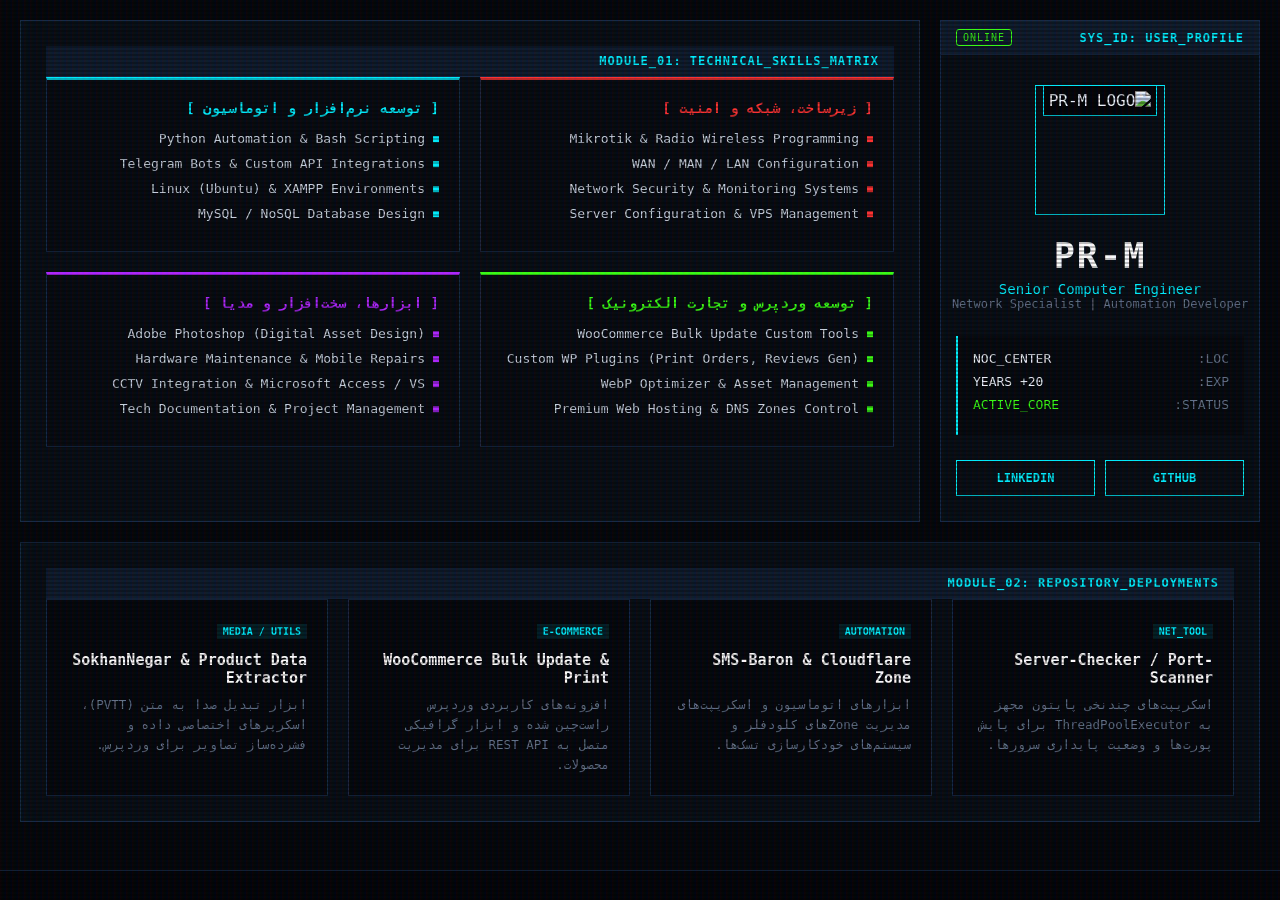
==== index.html @ 2a72c565 "-b" ====
<!DOCTYPE html>
<html lang="fa" dir="rtl">
<head>
    <meta charset="UTF-8">
    <meta name="viewport" content="width=device-width, initial-scale=1.0">
    <title>PR-M | CORE SYSTEM DASHBOARD</title>
    <link rel="stylesheet" href="style.css">
    <link href="https://cdn.jsdelivr.net/npm/vazirmatn@33.0.3/Vazirmatn-font-face.css" rel="stylesheet" type="text/css" />
</head>
<body>

    <!-- جلوه خطوط اسکن مانیتورهای قدیمی کروت -->
    <div class="crt-scanlines"></div>

    <div class="cyber-grid-container">
        
        <!-- ================= بخش کناری: هویت و وضعیت شبکه ================= -->
        <aside class="panel identity-panel">
            <div class="panel-header">
                <span class="panel-title">SYS_ID: USER_PROFILE</span>
                <span class="panel-status">ONLINE</span>
            </div>
            <div class="avatar-wrapper">
                <img src="https://avatars.githubusercontent.com/u/22888085?v=4" alt="PR-M LOGO" class="cyber-avatar">
                <div class="radar-ping"></div>
            </div>
            <h1 class="main-title">PR-M</h1>
            <p class="role-title">Senior Computer Engineer</p>
            <p class="role-subtitle">Network Specialist | Automation Developer</p>
            
            <div class="system-specs">
                <div class="spec-line"><span>LOC:</span> <span>NOC_CENTER</span></div>
                <div class="spec-line"><span>EXP:</span> <span>20+ YEARS</span></div>
                <div class="spec-line"><span>STATUS:</span> <span class="text-green">ACTIVE_CORE</span></div>
            </div>

            <div class="social-grid">
                <a href="https://github.com/Scary-technologies/" target="_blank" class="cyber-link-btn">GITHUB</a>
                <a href="https://www.linkedin.com/in/ali-mirshahi-507948248" target="_blank" class="cyber-link-btn">LINKEDIN</a>
            </div>
        </aside>

        <!-- ================= بخش اصلی: نقشه جامع تمام مهارت‌ها ================= -->
        <main class="panel matrix-panel">
            <div class="panel-header">
                <span class="panel-title">MODULE_01: TECHNICAL_SKILLS_MATRIX</span>
            </div>
            
            <div class="skills-cluster">
                <!-- دسته ۱ -->
                <div class="cluster-box border-red">
                    <h3>[ زیرساخت، شبکه و امنیت ]</h3>
                    <ul>
                        <li><span class="bullet">■</span> Mikrotik & Radio Wireless Programming</li>
                        <li><span class="bullet">■</span> WAN / MAN / LAN Configuration</li>
                        <li><span class="bullet">■</span> Network Security & Monitoring Systems</li>
                        <li><span class="bullet">■</span> Server Configuration & VPS Management</li>
                    </ul>
                </div>

                <!-- دسته ۲ -->
                <div class="cluster-box border-cyan">
                    <h3>[ توسعه نرم‌افزار و اتوماسیون ]</h3>
                    <ul>
                        <li><span class="bullet">■</span> Python Automation & Bash Scripting</li>
                        <li><span class="bullet">■</span> Telegram Bots & Custom API Integrations</li>
                        <li><span class="bullet">■</span> Linux (Ubuntu) & XAMPP Environments</li>
                        <li><span class="bullet">■</span> MySQL / NoSQL Database Design</li>
                    </ul>
                </div>

                <!-- دسته ۳ -->
                <div class="cluster-box border-green">
                    <h3>[ توسعه وردپرس و تجارت الکترونیک ]</h3>
                    <ul>
                        <li><span class="bullet">■</span> WooCommerce Bulk Update Custom Tools</li>
                        <li><span class="bullet">■</span> Custom WP Plugins (Print Orders, Reviews Gen)</li>
                        <li><span class="bullet">■</span> WebP Optimizer & Asset Management</li>
                        <li><span class="bullet">■</span> Premium Web Hosting & DNS Zones Control</li>
                    </ul>
                </div>

                <!-- دسته ۴ -->
                <div class="cluster-box border-purple">
                    <h3>[ ابزارها، سخت‌افزار و مدیا ]</h3>
                    <ul>
                        <li><span class="bullet">■</span> Adobe Photoshop (Digital Asset Design)</li>
                        <li><span class="bullet">■</span> Hardware Maintenance & Mobile Repairs</li>
                        <li><span class="bullet">■</span> CCTV Integration & Microsoft Access / VS</li>
                        <li><span class="bullet">■</span> Tech Documentation & Project Management</li>
                    </ul>
                </div>
            </div>
        </main>

        <!-- ================= بخش پایینی: رادارهای مخازن گیت‌هاب ================= -->
        <section class="panel repositories-panel">
            <div class="panel-header">
                <span class="panel-title">MODULE_02: REPOSITORY_DEPLOYMENTS</span>
            </div>
            <div class="dock-grid">
                <div class="dock-node">
                    <div class="node-tag">NET_TOOL</div>
                    <h4>Server-Checker / Port-Scanner</h4>
                    <p>اسکریپت‌های چندنخی پایتون مجهز به ThreadPoolExecutor برای پایش پورت‌ها و وضعیت پایداری سرورها.</p>
                </div>
                <div class="dock-node">
                    <div class="node-tag">AUTOMATION</div>
                    <h4>SMS-Baron & Cloudflare Zone</h4>
                    <p>ابزارهای اتوماسیون و اسکریپت‌های مدیریت Zoneهای کلودفلر و سیستم‌های خودکارسازی تسک‌ها.</p>
                </div>
                <div class="dock-node">
                    <div class="node-tag">E-COMMERCE</div>
                    <h4>WooCommerce Bulk Update & Print</h4>
                    <p>افزونه‌های کاربردی وردپرس راست‌چین شده و ابزار گرافیکی متصل به REST API برای مدیریت محصولات.</p>
                </div>
                <div class="dock-node">
                    <div class="node-tag">MEDIA / UTILS</div>
                    <h4>SokhanNegar & Product Data Extractor</h4>
                    <p>ابزار تبدیل صدا به متن (PVTT)، اسکرپرهای اختصاصی داده و فشرده‌ساز تصاویر برای وردپرس.</p>
                </div>
            </div>
        </section>

    </div>

    <!-- مانیتور وضعیت فرکانس زنده در پایین صفحه -->
    <div class="live-ticker">
        <div class="ticker-content">
            CORE_SYS: ACTIVE // COMPILER: ONLINE // SECURITY_LEVEL: MAXIMUM // ALL SYSTEMS NOMINAL...
        </div>
    </div>

</body>
</html>
---- style.css ----
:root {
    --grid-bg: #03060a;
    --panel-bg: #070d14;
    --border-color: #172a45;
    --neon-cyan: #00f0ff;
    --neon-green: #39ff14;
    --neon-red: #ff3333;
    --neon-purple: #b026ff;
    --text-white: #f1f7fe;
    --text-dim: #64748b;
}

* {
    box-sizing: border-box;
    margin: 0;
    padding: 0;
    font-family: 'Vazirmatn', monospace;
}

body {
    background-color: var(--grid-bg);
    color: var(--text-white);
    min-height: 100vh;
    padding: 20px;
    overflow-x: hidden;
    position: relative;
}

/* افکت مانیتورهای هکری و نظامی قدیمی (CRT Scanlines) */
.crt-scanlines {
    position: fixed;
    top: 0; left: 0; width: 100%; height: 100%;
    background: linear-gradient(rgba(18, 16, 16, 0) 50%, rgba(0, 0, 0, 0.25) 50%), linear-gradient(90deg, rgba(255, 0, 0, 0.06), rgba(0, 255, 0, 0.02), rgba(0, 0, 255, 0.06));
    background-size: 100% 4px, 6px 100%;
    z-index: 999;
    pointer-events: none;
}

/* ساختار پیشرفته گرید داشبورد */
.cyber-grid-container {
    display: grid;
    grid-template-columns: 320px 1fr;
    grid-template-rows: auto auto;
    gap: 20px;
    max-width: 1400px;
    margin: 0 auto;
}

@media (max-width: 900px) {
    .cyber-grid-container {
        grid-template-columns: 1fr;
    }
}

/* استایل ماژولار پنل‌ها */
.panel {
    background: var(--panel-bg);
    border: 1px solid var(--border-color);
    box-shadow: inset 0 0 15px rgba(0, 240, 255, 0.03);
    position: relative;
}

.panel-header {
    background: rgba(23, 42, 69, 0.5);
    padding: 8px 15px;
    border-bottom: 1px solid var(--border-color);
    display: flex;
    justify-content: space-between;
    align-items: center;
    font-size: 12px;
    letter-spacing: 1px;
}

.panel-title {
    color: var(--neon-cyan);
    font-weight: bold;
}

.panel-status {
    color: var(--neon-green);
    font-size: 10px;
    border: 1px solid var(--neon-green);
    padding: 2px 6px;
    border-radius: 3px;
}

/* پنل هویت (Aside) */
.identity-panel {
    padding-bottom: 25px;
    text-align: center;
}

.avatar-wrapper {
    position: relative;
    width: 130px;
    height: 130px;
    margin: 30px auto 20px;
}

.cyber-avatar {
    width: 100%;
    height: 100%;
    object-fit: cover;
    border: 1px solid var(--neon-cyan);
    padding: 5px;
    background: #020408;
}

.radar-ping {
    position: absolute;
    top: 0; left: 0; width: 100%; height: 100%;
    border: 1px solid var(--neon-cyan);
    animation: ping 2s infinite linear;
    pointer-events: none;
}

@keyframes ping {
    0% { transform: scale(1); opacity: 0.8; }
    100% { transform: scale(1.3); opacity: 0; }
}

.main-title {
    font-size: 2.2rem;
    color: #fff;
    letter-spacing: 2px;
}

.role-title {
    color: var(--neon-cyan);
    font-size: 14px;
    margin-top: 5px;
}

.role-subtitle {
    color: var(--text-dim);
    font-size: 12px;
}

.system-specs {
    margin: 25px 15px;
    padding: 15px;
    background: rgba(0,0,0,0.3);
    border-left: 2px solid var(--neon-cyan);
    text-align: right;
    font-size: 13px;
}

.spec-line {
    display: flex;
    justify-content: space-between;
    margin-bottom: 8px;
}

.spec-line span:first-child { color: var(--text-dim); }
.text-green { color: var(--neon-green); }

.social-grid {
    display: grid;
    grid-template-columns: 1fr 1fr;
    gap: 10px;
    padding: 0 15px;
}

.cyber-link-btn {
    border: 1px solid var(--neon-cyan);
    color: var(--neon-cyan);
    background: transparent;
    padding: 10px 0;
    text-decoration: none;
    font-size: 12px;
    font-weight: bold;
    transition: all 0.2s;
}

.cyber-link-btn:hover {
    background: var(--neon-cyan);
    color: #000;
    box-shadow: 0 0 10px var(--neon-cyan);
}

/* پنل ماتریکس مهارت‌ها */
.matrix-panel {
    padding: 25px;
}

.skills-cluster {
    display: grid;
    grid-template-columns: 1fr 1fr;
    gap: 20px;
}

@media (max-width: 650px) {
    .skills-cluster { grid-template-columns: 1fr; }
}

.cluster-box {
    background: rgba(0, 0, 0, 0.2);
    border: 1px solid var(--border-color);
    padding: 20px;
    position: relative;
}

.cluster-box h3 {
    font-size: 14px;
    margin-bottom: 15px;
}

.cluster-box ul { list-style: none; }
.cluster-box li {
    font-size: 13px;
    color: #cbd5e1;
    margin-bottom: 10px;
    display: flex;
    align-items: center;
    gap: 8px;
}

.bullet { font-size: 10px; }

/* رنگ‌بندی داینامیک مرزهای تخصص */
.border-red h3 { color: var(--neon-red); }
.border-red { border-top: 3px solid var(--neon-red); }
.border-red .bullet { color: var(--neon-red); }

.border-cyan h3 { color: var(--neon-cyan); }
.border-cyan { border-top: 3px solid var(--neon-cyan); }
.border-cyan .bullet { color: var(--neon-cyan); }

.border-green h3 { color: var(--neon-green); }
.border-green { border-top: 3px solid var(--neon-green); }
.border-green .bullet { color: var(--neon-green); }

.border-purple h3 { color: var(--neon-purple); }
.border-purple { border-top: 3px solid var(--neon-purple); }
.border-purple .bullet { color: var(--neon-purple); }

/* بخش پایینی: مخازن توسعه یافته */
.repositories-panel {
    grid-column: 1 / -1;
    padding: 25px;
}

.dock-grid {
    display: grid;
    grid-template-columns: repeat(auto-fit, minmax(260px, 1fr));
    gap: 20px;
}

.dock-node {
    background: rgba(2, 4, 8, 0.6);
    border: 1px solid var(--border-color);
    padding: 20px;
    cursor: pointer;
    transition: all 0.2s;
}

.dock-node:hover {
    border-color: var(--neon-cyan);
    transform: scale(1.02);
}

.node-tag {
    display: inline-block;
    font-size: 10px;
    background: rgba(0, 240, 255, 0.1);
    color: var(--neon-cyan);
    padding: 2px 6px;
    margin-bottom: 12px;
    font-weight: bold;
}

.dock-node h4 {
    font-size: 15px;
    color: #fff;
    margin-bottom: 8px;
}

.dock-node p {
    font-size: 12.5px;
    color: var(--text-dim);
    line-height: 1.6;
}

/* تیکر متحرک پایین صفحه */
.live-ticker {
    position: fixed;
    bottom: 0; left: 0; width: 100%;
    background: #020408;
    border-top: 1px solid var(--border-color);
    padding: 5px 0;
    z-index: 100;
    overflow: hidden;
}

.ticker-content {
    display: inline-block;
    white-space: nowrap;
    padding-right: 100%;
    font-size: 11px;
    color: var(--text-dim);
    font-family: monospace;
    animation: ticker 25s linear infinite;
}

@keyframes ticker {
    0% { transform: translate3d(100%, 0, 0); }
    100% { transform: translate3d(-100%, 0, 0); }
}
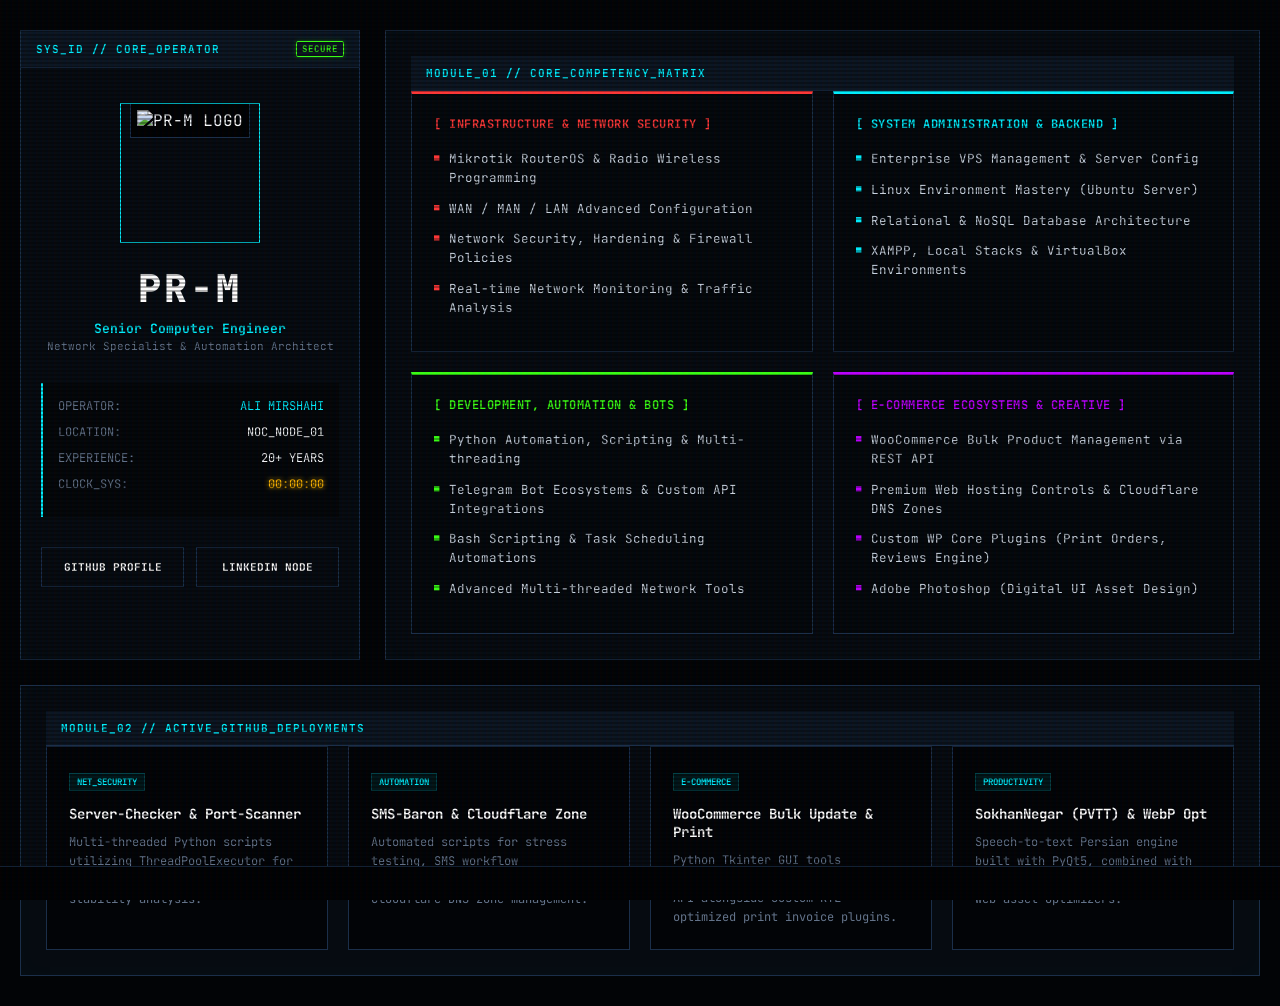
==== commit 5415ca6e: "-A" ====
--- a/index.html
+++ b/index.html
@@ -1,133 +1,132 @@
 <!DOCTYPE html>
-<html lang="fa" dir="rtl">
+<html lang="en">
 <head>
     <meta charset="UTF-8">
     <meta name="viewport" content="width=device-width, initial-scale=1.0">
-    <title>PR-M | CORE SYSTEM DASHBOARD</title>
+    <title>PR-M // Tactical IT Infrastructure Dashboard</title>
     <link rel="stylesheet" href="style.css">
-    <link href="https://cdn.jsdelivr.net/npm/vazirmatn@33.0.3/Vazirmatn-font-face.css" rel="stylesheet" type="text/css" />
+    <link href="https://fonts.googleapis.com/css2?family=JetBrains+Mono:wght@300;400;700;800&display=swap" rel="stylesheet">
 </head>
 <body>
 
-    <!-- جلوه خطوط اسکن مانیتورهای قدیمی کروت -->
     <div class="crt-scanlines"></div>
 
     <div class="cyber-grid-container">
         
-        <!-- ================= بخش کناری: هویت و وضعیت شبکه ================= -->
         <aside class="panel identity-panel">
             <div class="panel-header">
-                <span class="panel-title">SYS_ID: USER_PROFILE</span>
-                <span class="panel-status">ONLINE</span>
+                <span class="panel-title">SYS_ID // CORE_OPERATOR</span>
+                <span class="panel-status-tag">SECURE</span>
             </div>
+            
             <div class="avatar-wrapper">
                 <img src="https://avatars.githubusercontent.com/u/22888085?v=4" alt="PR-M LOGO" class="cyber-avatar">
                 <div class="radar-ping"></div>
             </div>
+
             <h1 class="main-title">PR-M</h1>
             <p class="role-title">Senior Computer Engineer</p>
-            <p class="role-subtitle">Network Specialist | Automation Developer</p>
+            <p class="role-subtitle">Network Specialist & Automation Architect</p>
             
             <div class="system-specs">
-                <div class="spec-line"><span>LOC:</span> <span>NOC_CENTER</span></div>
-                <div class="spec-line"><span>EXP:</span> <span>20+ YEARS</span></div>
-                <div class="spec-line"><span>STATUS:</span> <span class="text-green">ACTIVE_CORE</span></div>
+                <div class="spec-line"><span>OPERATOR:</span> <span class="text-cyan">ALI MIRSHAHI</span></div>
+                <div class="spec-line"><span>LOCATION:</span> <span>NOC_NODE_01</span></div>
+                <div class="spec-line"><span>EXPERIENCE:</span> <span>20+ YEARS</span></div>
+                <div class="spec-line"><span>CLOCK_SYS:</span> <span id="liveClock" class="text-amber">00:00:00</span></div>
             </div>
 
             <div class="social-grid">
-                <a href="https://github.com/Scary-technologies/" target="_blank" class="cyber-link-btn">GITHUB</a>
-                <a href="https://www.linkedin.com/in/ali-mirshahi-507948248" target="_blank" class="cyber-link-btn">LINKEDIN</a>
+                <a href="https://github.com/Scary-technologies/" target="_blank" class="cyber-link-btn">GITHUB PROFILE</a>
+                <a href="https://www.linkedin.com/in/ali-mirshahi-507948248" target="_blank" class="cyber-link-btn">LINKEDIN NODE</a>
             </div>
         </aside>
 
-        <!-- ================= بخش اصلی: نقشه جامع تمام مهارت‌ها ================= -->
         <main class="panel matrix-panel">
             <div class="panel-header">
-                <span class="panel-title">MODULE_01: TECHNICAL_SKILLS_MATRIX</span>
+                <span class="panel-title">MODULE_01 // CORE_COMPETENCY_MATRIX</span>
             </div>
             
             <div class="skills-cluster">
-                <!-- دسته ۱ -->
                 <div class="cluster-box border-red">
-                    <h3>[ زیرساخت، شبکه و امنیت ]</h3>
+                    <h3>[ INFRASTRUCTURE & NETWORK SECURITY ]</h3>
                     <ul>
-                        <li><span class="bullet">■</span> Mikrotik & Radio Wireless Programming</li>
-                        <li><span class="bullet">■</span> WAN / MAN / LAN Configuration</li>
-                        <li><span class="bullet">■</span> Network Security & Monitoring Systems</li>
-                        <li><span class="bullet">■</span> Server Configuration & VPS Management</li>
+                        <li><span class="bullet">■</span> Mikrotik RouterOS & Radio Wireless Programming</li>
+                        <li><span class="bullet">■</span> WAN / MAN / LAN Advanced Configuration</li>
+                        <li><span class="bullet">■</span> Network Security, Hardening & Firewall Policies</li>
+                        <li><span class="bullet">■</span> Real-time Network Monitoring & Traffic Analysis</li>
                     </ul>
                 </div>
 
-                <!-- دسته ۲ -->
                 <div class="cluster-box border-cyan">
-                    <h3>[ توسعه نرم‌افزار و اتوماسیون ]</h3>
+                    <h3>[ SYSTEM ADMINISTRATION & BACKEND ]</h3>
                     <ul>
-                        <li><span class="bullet">■</span> Python Automation & Bash Scripting</li>
-                        <li><span class="bullet">■</span> Telegram Bots & Custom API Integrations</li>
-                        <li><span class="bullet">■</span> Linux (Ubuntu) & XAMPP Environments</li>
-                        <li><span class="bullet">■</span> MySQL / NoSQL Database Design</li>
+                        <li><span class="bullet">■</span> Enterprise VPS Management & Server Config</li>
+                        <li><span class="bullet">■</span> Linux Environment Mastery (Ubuntu Server)</li>
+                        <li><span class="bullet">■</span> Relational & NoSQL Database Architecture</li>
+                        <li><span class="bullet">■</span> XAMPP, Local Stacks & VirtualBox Environments</li>
                     </ul>
                 </div>
 
-                <!-- دسته ۳ -->
                 <div class="cluster-box border-green">
-                    <h3>[ توسعه وردپرس و تجارت الکترونیک ]</h3>
+                    <h3>[ DEVELOPMENT, AUTOMATION & BOTS ]</h3>
                     <ul>
-                        <li><span class="bullet">■</span> WooCommerce Bulk Update Custom Tools</li>
-                        <li><span class="bullet">■</span> Custom WP Plugins (Print Orders, Reviews Gen)</li>
-                        <li><span class="bullet">■</span> WebP Optimizer & Asset Management</li>
-                        <li><span class="bullet">■</span> Premium Web Hosting & DNS Zones Control</li>
+                        <li><span class="bullet">■</span> Python Automation, Scripting & Multi-threading</li>
+                        <li><span class="bullet">■</span> Telegram Bot Ecosystems & Custom API Integrations</li>
+                        <li><span class="bullet">■</span> Bash Scripting & Task Scheduling Automations</li>
+                        <li><span class="bullet">■</span> Advanced Multi-threaded Network Tools</li>
                     </ul>
                 </div>
 
-                <!-- دسته ۴ -->
                 <div class="cluster-box border-purple">
-                    <h3>[ ابزارها، سخت‌افزار و مدیا ]</h3>
+                    <h3>[ E-COMMERCE ECOSYSTEMS & CREATIVE ]</h3>
                     <ul>
-                        <li><span class="bullet">■</span> Adobe Photoshop (Digital Asset Design)</li>
-                        <li><span class="bullet">■</span> Hardware Maintenance & Mobile Repairs</li>
-                        <li><span class="bullet">■</span> CCTV Integration & Microsoft Access / VS</li>
-                        <li><span class="bullet">■</span> Tech Documentation & Project Management</li>
+                        <li><span class="bullet">■</span> WooCommerce Bulk Product Management via REST API</li>
+                        <li><span class="bullet">■</span> Premium Web Hosting Controls & Cloudflare DNS Zones</li>
+                        <li><span class="bullet">■</span> Custom WP Core Plugins (Print Orders, Reviews Engine)</li>
+                        <li><span class="bullet">■</span> Adobe Photoshop (Digital UI Asset Design)</li>
                     </ul>
                 </div>
             </div>
         </main>
 
-        <!-- ================= بخش پایینی: رادارهای مخازن گیت‌هاب ================= -->
         <section class="panel repositories-panel">
             <div class="panel-header">
-                <span class="panel-title">MODULE_02: REPOSITORY_DEPLOYMENTS</span>
+                <span class="panel-title">MODULE_02 // ACTIVE_GITHUB_DEPLOYMENTS</span>
             </div>
             <div class="dock-grid">
-                <div class="dock-node">
-                    <div class="node-tag">NET_TOOL</div>
-                    <h4>Server-Checker / Port-Scanner</h4>
-                    <p>اسکریپت‌های چندنخی پایتون مجهز به ThreadPoolExecutor برای پایش پورت‌ها و وضعیت پایداری سرورها.</p>
+                
+                <div class="dock-node" onclick="window.open('https://github.com/Scary-technologies/Server-Checker-Script','_blank')">
+                    <div class="node-tag">NET_SECURITY</div>
+                    <h4>Server-Checker & Port-Scanner</h4>
+                    <p>Multi-threaded Python scripts utilizing ThreadPoolExecutor for rapid port diagnostics and server stability analysis.</p>
                 </div>
-                <div class="dock-node">
+
+                <div class="dock-node" onclick="window.open('https://github.com/Scary-technologies/SMS-Baron','_blank')">
                     <div class="node-tag">AUTOMATION</div>
                     <h4>SMS-Baron & Cloudflare Zone</h4>
-                    <p>ابزارهای اتوماسیون و اسکریپت‌های مدیریت Zoneهای کلودفلر و سیستم‌های خودکارسازی تسک‌ها.</p>
+                    <p>Automated scripts for stress testing, SMS workflow optimization, and automated Cloudflare DNS zone management.</p>
                 </div>
-                <div class="dock-node">
+
+                <div class="dock-node" onclick="window.open('https://github.com/Scary-technologies/WooCommerce-Bulk-Product-Update-Tool','_blank')">
                     <div class="node-tag">E-COMMERCE</div>
                     <h4>WooCommerce Bulk Update & Print</h4>
-                    <p>افزونه‌های کاربردی وردپرس راست‌چین شده و ابزار گرافیکی متصل به REST API برای مدیریت محصولات.</p>
+                    <p>Python Tkinter GUI tools interacting with WooCommerce REST API alongside custom RTL-optimized print invoice plugins.</p>
                 </div>
-                <div class="dock-node">
-                    <div class="node-tag">MEDIA / UTILS</div>
-                    <h4>SokhanNegar & Product Data Extractor</h4>
-                    <p>ابزار تبدیل صدا به متن (PVTT)، اسکرپرهای اختصاصی داده و فشرده‌ساز تصاویر برای وردپرس.</p>
+
+                <div class="dock-node" onclick="window.open('https://github.com/Scary-technologies/SokhanNegar','_blank')">
+                    <div class="node-tag">PRODUCTIVITY</div>
+                    <h4>SokhanNegar (PVTT) & WebP Opt</h4>
+                    <p>Speech-to-text Persian engine built with PyQt5, combined with native automation extractors and web asset optimizers.</p>
                 </div>
+
             </div>
         </section>
 
     </div>
 
-    <!-- مانیتور وضعیت فرکانس زنده در پایین صفحه -->
     <div class="live-ticker">
         <div class="ticker-content">
-            CORE_SYS: ACTIVE // COMPILER: ONLINE // SECURITY_LEVEL: MAXIMUM // ALL SYSTEMS NOMINAL...
+            SECURE_NODE_ONLINE // PORT_MONITOR: ACTIVE // DATACENTER_LINK: ESTABLISHED // COMPILER_STATUS: NOMINAL // CODENAME: SCARY TECHNOLOGIES...
         </div>
     </div>
 
--- a/style.css
+++ b/style.css
@@ -1,12 +1,13 @@
 :root {
-    --grid-bg: #03060a;
-    --panel-bg: #070d14;
-    --border-color: #172a45;
+    --grid-bg: #020406;
+    --panel-bg: #060b11;
+    --border-color: #1b2f4a;
     --neon-cyan: #00f0ff;
     --neon-green: #39ff14;
-    --neon-red: #ff3333;
-    --neon-purple: #b026ff;
-    --text-white: #f1f7fe;
+    --neon-red: #ff3838;
+    --neon-purple: #bd00ff;
+    --neon-amber: #ffb700;
+    --text-white: #f8fafc;
     --text-dim: #64748b;
 }
 
@@ -14,171 +15,182 @@
     box-sizing: border-box;
     margin: 0;
     padding: 0;
-    font-family: 'Vazirmatn', monospace;
+    font-family: 'JetBrains Mono', monospace;
 }
 
 body {
     background-color: var(--grid-bg);
     color: var(--text-white);
     min-height: 100vh;
-    padding: 20px;
+    padding: 30px 20px;
     overflow-x: hidden;
     position: relative;
 }
 
-/* افکت مانیتورهای هکری و نظامی قدیمی (CRT Scanlines) */
+/* CRT Scanline Retro Effect */
 .crt-scanlines {
     position: fixed;
     top: 0; left: 0; width: 100%; height: 100%;
-    background: linear-gradient(rgba(18, 16, 16, 0) 50%, rgba(0, 0, 0, 0.25) 50%), linear-gradient(90deg, rgba(255, 0, 0, 0.06), rgba(0, 255, 0, 0.02), rgba(0, 0, 255, 0.06));
+    background: linear-gradient(rgba(18, 16, 16, 0) 50%, rgba(0, 0, 0, 0.3) 50%), linear-gradient(90deg, rgba(255, 0, 0, 0.03), rgba(0, 255, 0, 0.01), rgba(0, 0, 255, 0.03));
     background-size: 100% 4px, 6px 100%;
     z-index: 999;
     pointer-events: none;
 }
 
-/* ساختار پیشرفته گرید داشبورد */
+/* Dashboard Grid Architecture */
 .cyber-grid-container {
     display: grid;
-    grid-template-columns: 320px 1fr;
+    grid-template-columns: 340px 1fr;
     grid-template-rows: auto auto;
-    gap: 20px;
-    max-width: 1400px;
+    gap: 25px;
+    max-width: 1440px;
     margin: 0 auto;
 }
 
-@media (max-width: 900px) {
+@media (max-width: 1024px) {
     .cyber-grid-container {
         grid-template-columns: 1fr;
     }
 }
 
-/* استایل ماژولار پنل‌ها */
+/* Modular Panels */
 .panel {
     background: var(--panel-bg);
     border: 1px solid var(--border-color);
-    box-shadow: inset 0 0 15px rgba(0, 240, 255, 0.03);
+    box-shadow: inset 0 0 20px rgba(0, 240, 255, 0.02);
     position: relative;
 }
 
 .panel-header {
-    background: rgba(23, 42, 69, 0.5);
-    padding: 8px 15px;
+    background: rgba(27, 47, 74, 0.3);
+    padding: 10px 15px;
     border-bottom: 1px solid var(--border-color);
     display: flex;
     justify-content: space-between;
     align-items: center;
-    font-size: 12px;
+    font-size: 11px;
+    font-weight: 700;
     letter-spacing: 1px;
 }
 
 .panel-title {
     color: var(--neon-cyan);
-    font-weight: bold;
-}
-
-.panel-status {
+}
+
+.panel-status-tag {
     color: var(--neon-green);
-    font-size: 10px;
+    font-size: 9px;
     border: 1px solid var(--neon-green);
-    padding: 2px 6px;
-    border-radius: 3px;
-}
-
-/* پنل هویت (Aside) */
+    padding: 1px 5px;
+    border-radius: 2px;
+    box-shadow: 0 0 5px rgba(57, 255, 20, 0.3);
+}
+
+/* Left Panel - Identity Card */
 .identity-panel {
-    padding-bottom: 25px;
+    padding-bottom: 30px;
     text-align: center;
 }
 
 .avatar-wrapper {
     position: relative;
-    width: 130px;
-    height: 130px;
-    margin: 30px auto 20px;
+    width: 140px;
+    height: 140px;
+    margin: 35px auto 20px;
 }
 
 .cyber-avatar {
     width: 100%;
     height: 100%;
     object-fit: cover;
-    border: 1px solid var(--neon-cyan);
-    padding: 5px;
-    background: #020408;
+    border: 1px solid var(--border-color);
+    padding: 6px;
+    background: #010204;
+}
+
+.avatar-wrapper:hover .cyber-avatar {
+    border-color: var(--neon-cyan);
+    box-shadow: 0 0 15px rgba(0, 240, 255, 0.3);
 }
 
 .radar-ping {
     position: absolute;
     top: 0; left: 0; width: 100%; height: 100%;
     border: 1px solid var(--neon-cyan);
-    animation: ping 2s infinite linear;
+    animation: ping 2.5s infinite linear;
     pointer-events: none;
 }
 
 @keyframes ping {
-    0% { transform: scale(1); opacity: 0.8; }
-    100% { transform: scale(1.3); opacity: 0; }
+    0% { transform: scale(1); opacity: 0.6; }
+    100% { transform: scale(1.25); opacity: 0; }
 }
 
 .main-title {
-    font-size: 2.2rem;
+    font-size: 2.4rem;
+    font-weight: 800;
+    letter-spacing: 3px;
     color: #fff;
-    letter-spacing: 2px;
 }
 
 .role-title {
     color: var(--neon-cyan);
-    font-size: 14px;
-    margin-top: 5px;
+    font-size: 13px;
+    margin-top: 6px;
+    font-weight: 700;
 }
 
 .role-subtitle {
     color: var(--text-dim);
+    font-size: 11px;
+    margin-top: 2px;
+}
+
+.system-specs {
+    margin: 30px 20px;
+    padding: 15px;
+    background: rgba(0,0,0,0.4);
+    border-left: 2px solid var(--neon-cyan);
+    text-align: left;
     font-size: 12px;
-}
-
-.system-specs {
-    margin: 25px 15px;
-    padding: 15px;
-    background: rgba(0,0,0,0.3);
-    border-left: 2px solid var(--neon-cyan);
-    text-align: right;
-    font-size: 13px;
 }
 
 .spec-line {
     display: flex;
     justify-content: space-between;
-    margin-bottom: 8px;
+    margin-bottom: 10px;
 }
 
 .spec-line span:first-child { color: var(--text-dim); }
-.text-green { color: var(--neon-green); }
+.text-cyan { color: var(--neon-cyan); }
+.text-amber { color: var(--neon-amber); text-shadow: 0 0 5px var(--neon-amber); }
 
 .social-grid {
     display: grid;
     grid-template-columns: 1fr 1fr;
-    gap: 10px;
-    padding: 0 15px;
+    gap: 12px;
+    padding: 0 20px;
 }
 
 .cyber-link-btn {
-    border: 1px solid var(--neon-cyan);
+    border: 1px solid var(--border-color);
+    color: #fff;
+    background: transparent;
+    padding: 12px 0;
+    text-decoration: none;
+    font-size: 11px;
+    font-weight: 700;
+    transition: all 0.2s ease;
+}
+
+.cyber-link-btn:hover {
+    border-color: var(--neon-cyan);
     color: var(--neon-cyan);
-    background: transparent;
-    padding: 10px 0;
-    text-decoration: none;
-    font-size: 12px;
-    font-weight: bold;
-    transition: all 0.2s;
-}
-
-.cyber-link-btn:hover {
-    background: var(--neon-cyan);
-    color: #000;
-    box-shadow: 0 0 10px var(--neon-cyan);
-}
-
-/* پنل ماتریکس مهارت‌ها */
+    background: rgba(0, 240, 255, 0.05);
+    box-shadow: 0 0 10px rgba(0, 240, 255, 0.2);
+}
+
+/* Center Panel - Main Skills Matrix */
 .matrix-panel {
     padding: 25px;
 }
@@ -189,35 +201,41 @@
     gap: 20px;
 }
 
-@media (max-width: 650px) {
+@media (max-width: 768px) {
     .skills-cluster { grid-template-columns: 1fr; }
 }
 
 .cluster-box {
-    background: rgba(0, 0, 0, 0.2);
-    border: 1px solid var(--border-color);
-    padding: 20px;
-    position: relative;
+    background: rgba(0, 0, 0, 0.3);
+    border: 1px solid var(--border-color);
+    padding: 22px;
+    transition: all 0.2s ease;
+}
+
+.cluster-box:hover {
+    background: rgba(27, 47, 74, 0.1);
 }
 
 .cluster-box h3 {
-    font-size: 14px;
-    margin-bottom: 15px;
+    font-size: 12px;
+    margin-bottom: 18px;
+    letter-spacing: 0.5px;
 }
 
 .cluster-box ul { list-style: none; }
 .cluster-box li {
-    font-size: 13px;
+    font-size: 12.5px;
     color: #cbd5e1;
-    margin-bottom: 10px;
+    margin-bottom: 12px;
     display: flex;
-    align-items: center;
-    gap: 8px;
-}
-
-.bullet { font-size: 10px; }
-
-/* رنگ‌بندی داینامیک مرزهای تخصص */
+    align-items: flex-start;
+    gap: 10px;
+    line-height: 1.5;
+}
+
+.bullet { font-size: 9px; margin-top: 2px; }
+
+/* Dynamic Tactical Color Coding */
 .border-red h3 { color: var(--neon-red); }
 .border-red { border-top: 3px solid var(--neon-red); }
 .border-red .bullet { color: var(--neon-red); }
@@ -234,7 +252,7 @@
 .border-purple { border-top: 3px solid var(--neon-purple); }
 .border-purple .bullet { color: var(--neon-purple); }
 
-/* بخش پایینی: مخازن توسعه یافته */
+/* Bottom Panel - Repositories */
 .repositories-panel {
     grid-column: 1 / -1;
     padding: 25px;
@@ -242,52 +260,54 @@
 
 .dock-grid {
     display: grid;
-    grid-template-columns: repeat(auto-fit, minmax(260px, 1fr));
+    grid-template-columns: repeat(auto-fit, minmax(270px, 1fr));
     gap: 20px;
 }
 
 .dock-node {
-    background: rgba(2, 4, 8, 0.6);
-    border: 1px solid var(--border-color);
-    padding: 20px;
+    background: rgba(1, 2, 4, 0.7);
+    border: 1px solid var(--border-color);
+    padding: 22px;
     cursor: pointer;
-    transition: all 0.2s;
+    transition: all 0.2s cubic-bezier(0.16, 1, 0.3, 1);
 }
 
 .dock-node:hover {
     border-color: var(--neon-cyan);
-    transform: scale(1.02);
+    transform: translateY(-4px);
+    box-shadow: 0 8px 20px rgba(0, 240, 255, 0.1);
 }
 
 .node-tag {
     display: inline-block;
-    font-size: 10px;
-    background: rgba(0, 240, 255, 0.1);
+    font-size: 9px;
+    background: rgba(0, 240, 255, 0.08);
     color: var(--neon-cyan);
-    padding: 2px 6px;
-    margin-bottom: 12px;
+    padding: 2px 7px;
+    margin-bottom: 14px;
     font-weight: bold;
+    border: 1px solid rgba(0, 240, 255, 0.2);
 }
 
 .dock-node h4 {
-    font-size: 15px;
+    font-size: 14px;
     color: #fff;
-    margin-bottom: 8px;
+    margin-bottom: 10px;
 }
 
 .dock-node p {
-    font-size: 12.5px;
+    font-size: 12px;
     color: var(--text-dim);
     line-height: 1.6;
 }
 
-/* تیکر متحرک پایین صفحه */
+/* Horizontal Ticker Footer */
 .live-ticker {
     position: fixed;
     bottom: 0; left: 0; width: 100%;
-    background: #020408;
+    background: #010204;
     border-top: 1px solid var(--border-color);
-    padding: 5px 0;
+    padding: 6px 0;
     z-index: 100;
     overflow: hidden;
 }
@@ -295,14 +315,14 @@
 .ticker-content {
     display: inline-block;
     white-space: nowrap;
-    padding-right: 100%;
-    font-size: 11px;
+    padding-left: 100%;
+    font-size: 10px;
     color: var(--text-dim);
     font-family: monospace;
-    animation: ticker 25s linear infinite;
+    animation: ticker 30s linear infinite;
 }
 
 @keyframes ticker {
-    0% { transform: translate3d(100%, 0, 0); }
+    0% { transform: translate3d(0, 0, 0); }
     100% { transform: translate3d(-100%, 0, 0); }
 }
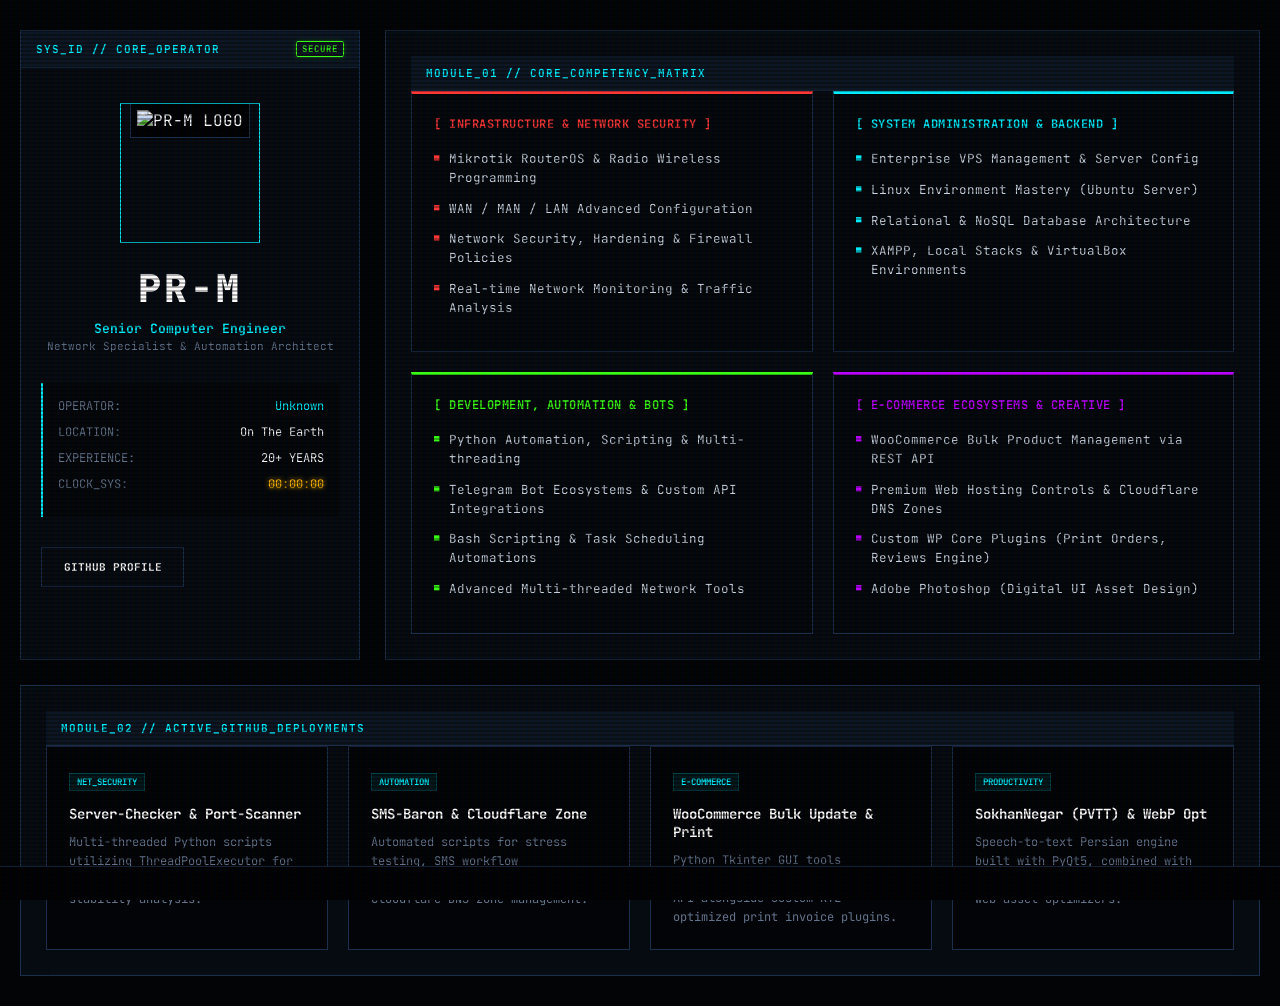
==== commit 7daa27b8: "Update Dizbad portal: modify operator/location details, add comprehensive destination database, impl" ====
--- a/index.html
+++ b/index.html
@@ -29,15 +29,14 @@
             <p class="role-subtitle">Network Specialist & Automation Architect</p>
             
             <div class="system-specs">
-                <div class="spec-line"><span>OPERATOR:</span> <span class="text-cyan">ALI MIRSHAHI</span></div>
-                <div class="spec-line"><span>LOCATION:</span> <span>NOC_NODE_01</span></div>
+                <div class="spec-line"><span>OPERATOR:</span> <span class="text-cyan">Unknown</span></div>
+                <div class="spec-line"><span>LOCATION:</span> <span>On The Earth</span></div>
                 <div class="spec-line"><span>EXPERIENCE:</span> <span>20+ YEARS</span></div>
                 <div class="spec-line"><span>CLOCK_SYS:</span> <span id="liveClock" class="text-amber">00:00:00</span></div>
             </div>
 
             <div class="social-grid">
                 <a href="https://github.com/Scary-technologies/" target="_blank" class="cyber-link-btn">GITHUB PROFILE</a>
-                <a href="https://www.linkedin.com/in/ali-mirshahi-507948248" target="_blank" class="cyber-link-btn">LINKEDIN NODE</a>
             </div>
         </aside>
 
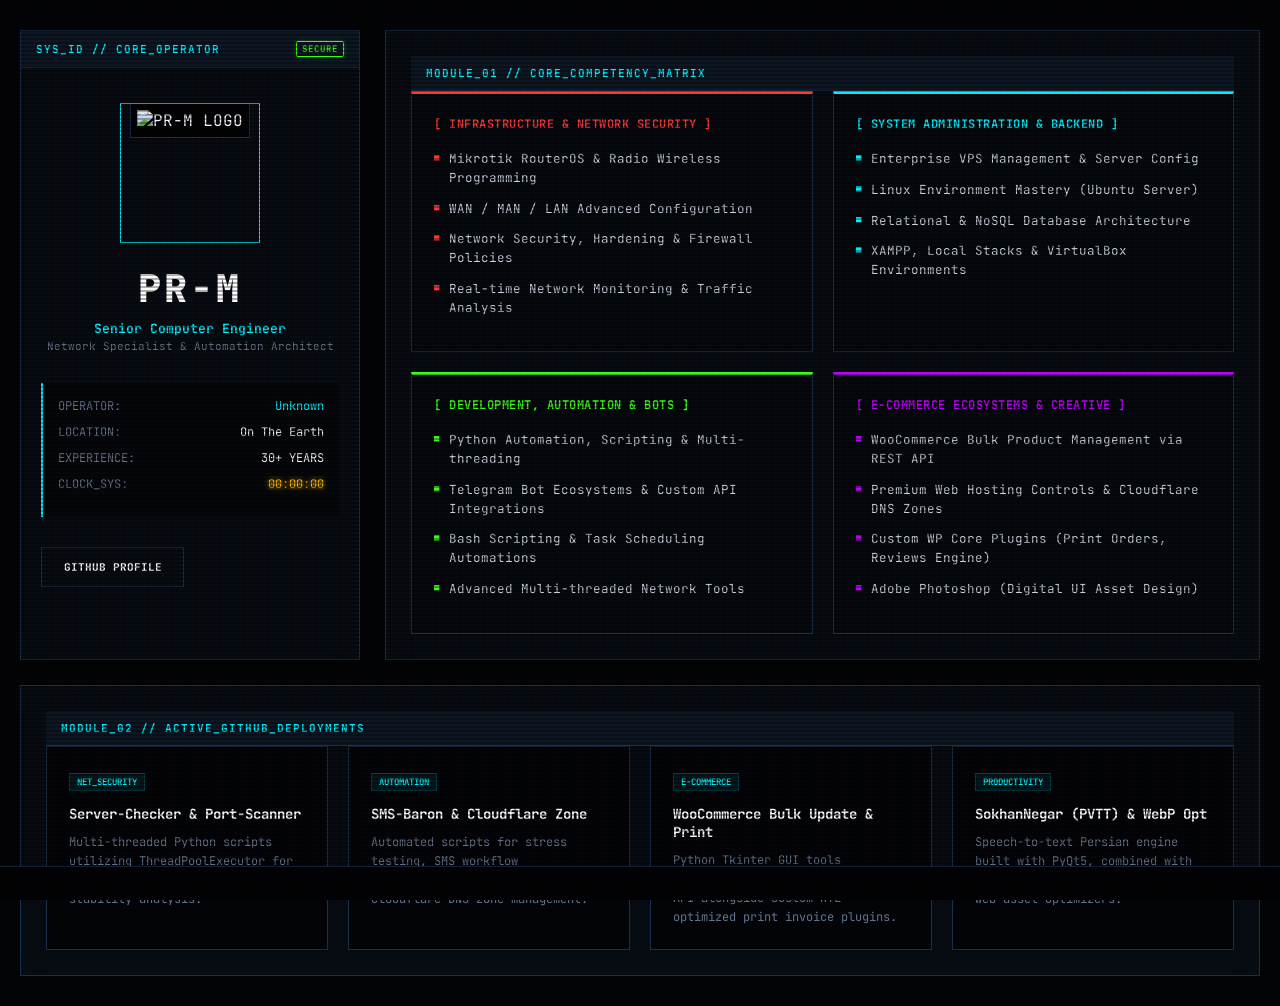
==== commit 97015761: "Update hero section title and remove eco-calculator section from Dizbad portal" ====
--- a/index.html
+++ b/index.html
@@ -31,7 +31,7 @@
             <div class="system-specs">
                 <div class="spec-line"><span>OPERATOR:</span> <span class="text-cyan">Unknown</span></div>
                 <div class="spec-line"><span>LOCATION:</span> <span>On The Earth</span></div>
-                <div class="spec-line"><span>EXPERIENCE:</span> <span>20+ YEARS</span></div>
+                <div class="spec-line"><span>EXPERIENCE:</span> <span>30+ YEARS</span></div>
                 <div class="spec-line"><span>CLOCK_SYS:</span> <span id="liveClock" class="text-amber">00:00:00</span></div>
             </div>
 
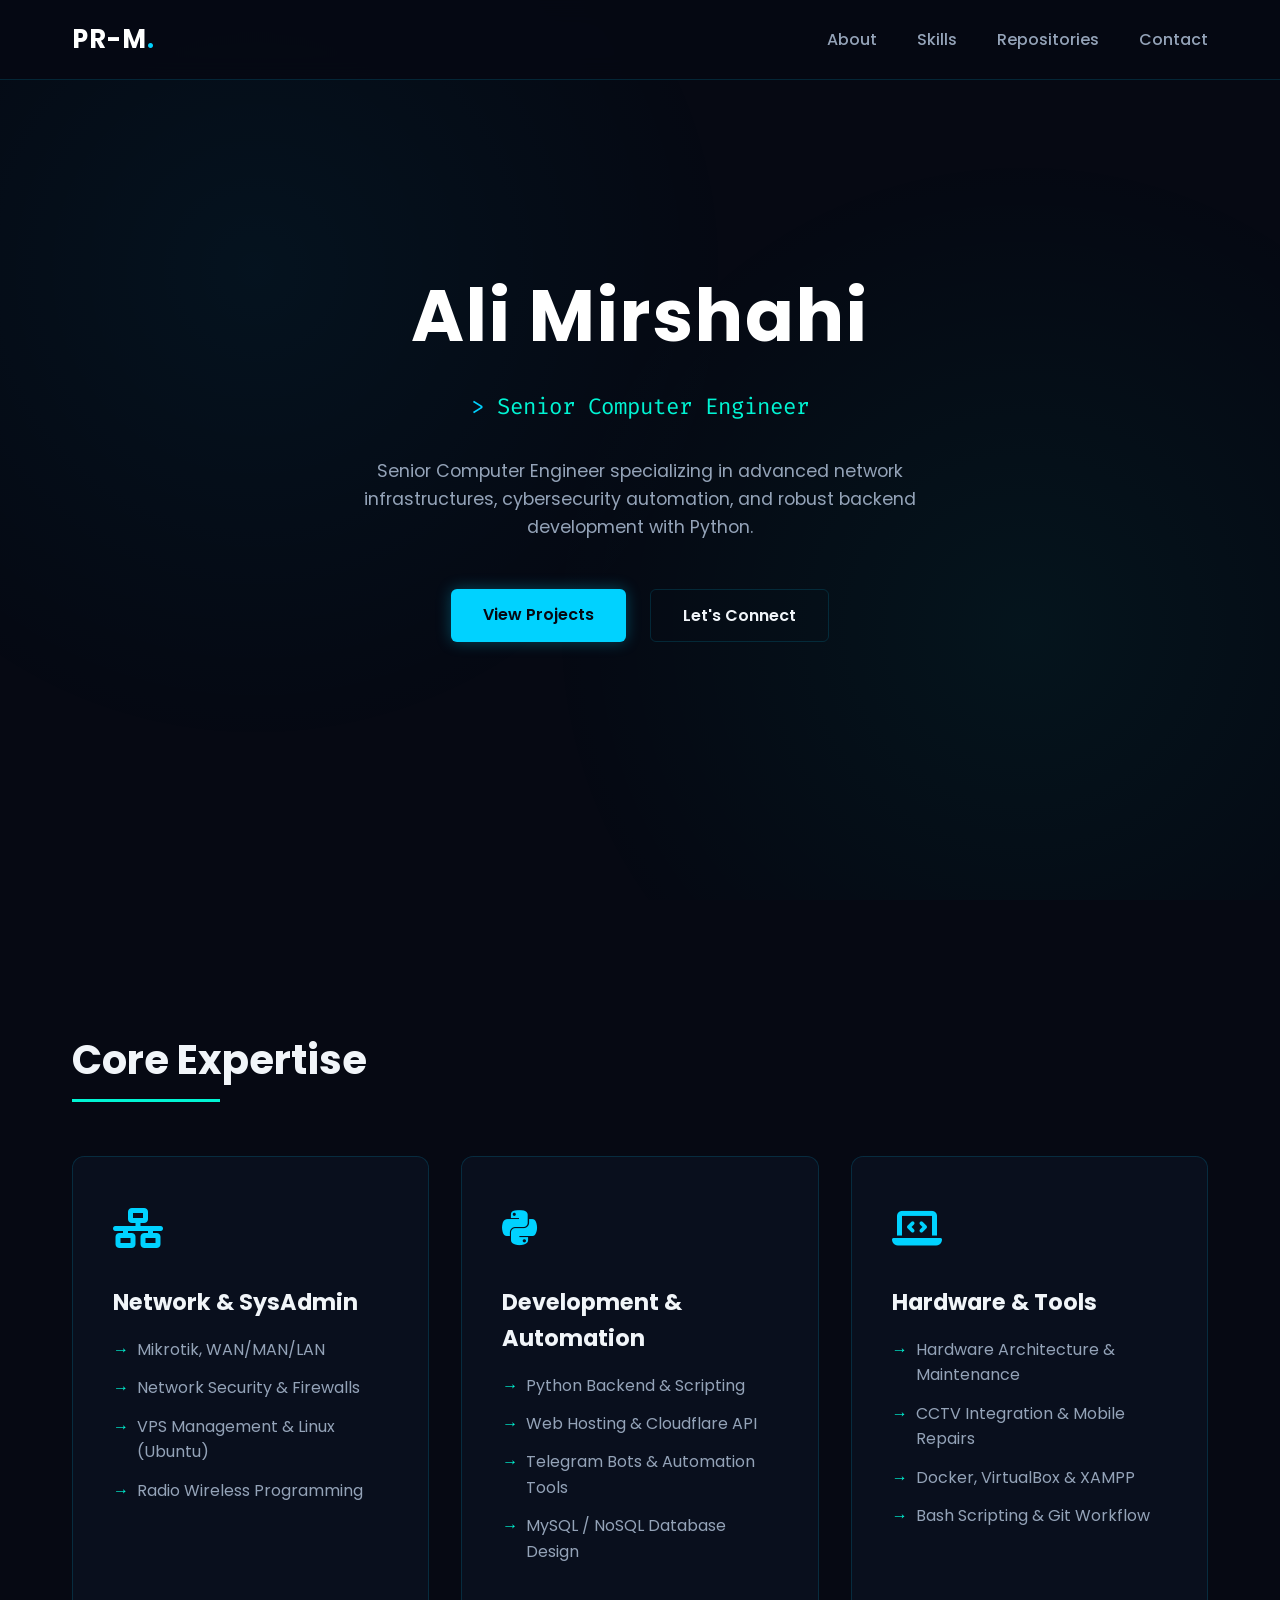
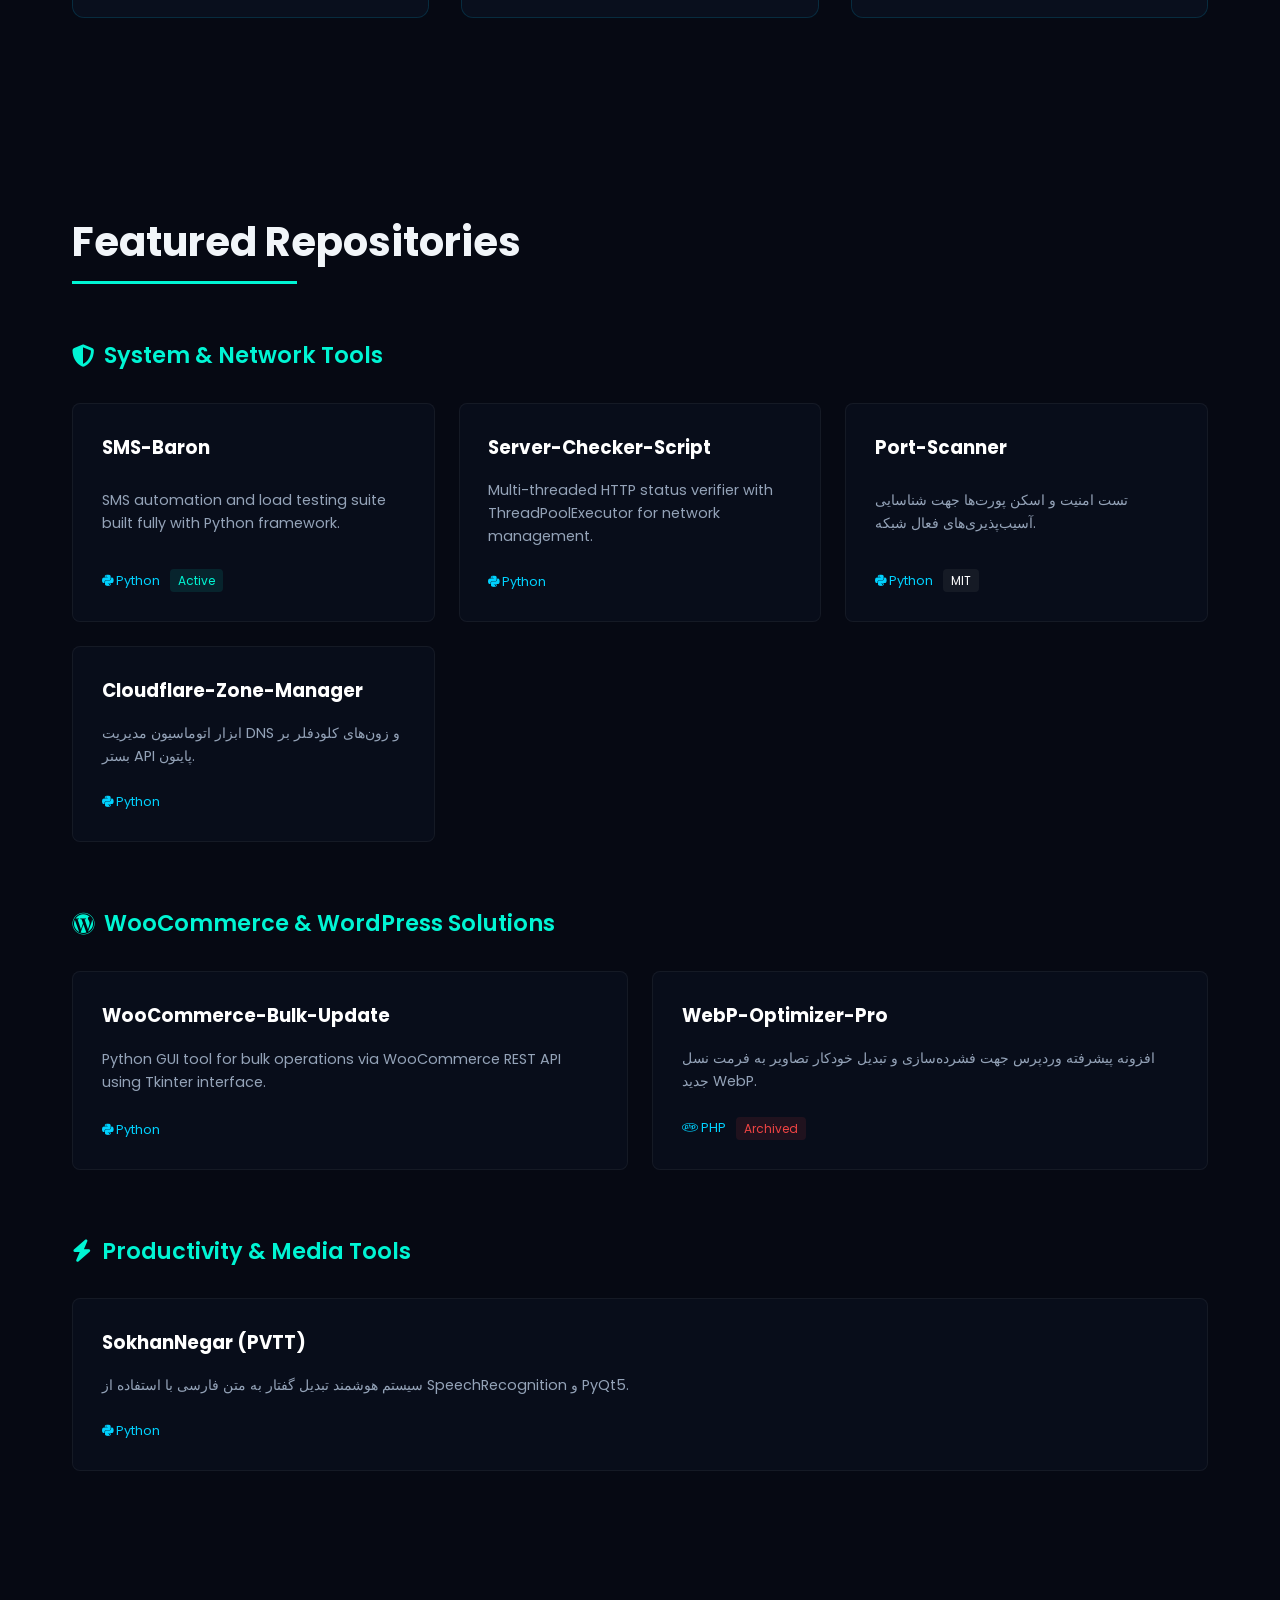
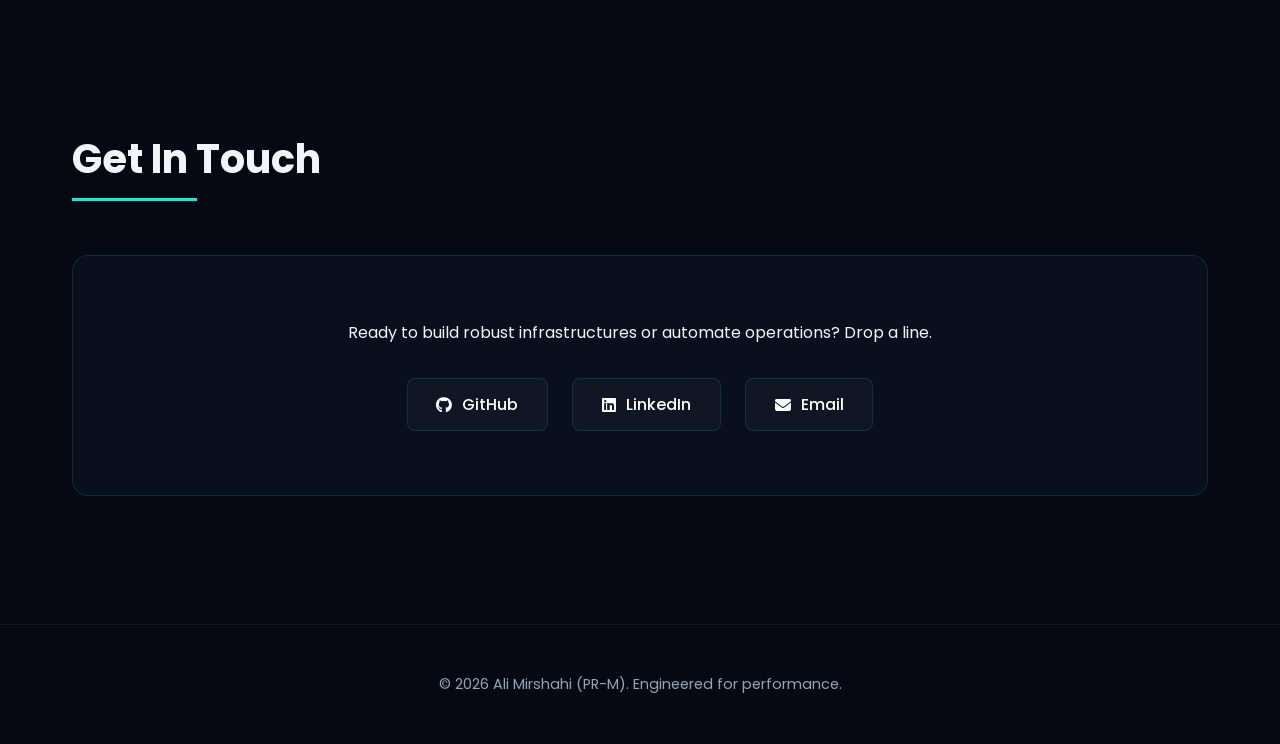
==== commit 9b9ee27c: "Revamp Dizbad portal: update title, enhance hero section with typing effect, and restructure layout " ====
--- a/index.html
+++ b/index.html
@@ -3,131 +3,180 @@
 <head>
     <meta charset="UTF-8">
     <meta name="viewport" content="width=device-width, initial-scale=1.0">
-    <title>PR-M // Tactical IT Infrastructure Dashboard</title>
+    <title>Ali Mirshahi (PR-M) | Portfolio</title>
+    <link href="https://cdnjs.cloudflare.com/ajax/libs/font-awesome/6.4.0/css/all.min.css" rel="stylesheet">
     <link rel="stylesheet" href="style.css">
-    <link href="https://fonts.googleapis.com/css2?family=JetBrains+Mono:wght@300;400;700;800&display=swap" rel="stylesheet">
 </head>
 <body>
 
-    <div class="crt-scanlines"></div>
+    <div class="bg-effects"></div>
 
-    <div class="cyber-grid-container">
-        
-        <aside class="panel identity-panel">
-            <div class="panel-header">
-                <span class="panel-title">SYS_ID // CORE_OPERATOR</span>
-                <span class="panel-status-tag">SECURE</span>
+    <nav class="navbar">
+        <div class="nav-container">
+            <a href="#" class="logo">PR-M<span>.</span></a>
+            <ul class="nav-links">
+                <li><a href="#about">About</a></li>
+                <li><a href="#skills">Skills</a></li>
+                <li><a href="#projects">Repositories</a></li>
+                <li><a href="#contact">Contact</a></li>
+            </ul>
+        </div>
+    </nav>
+
+    <header class="hero">
+        <div class="hero-content">
+            <div class="glitch-wrapper">
+                <h1 class="glitch" data-text="Ali Mirshahi">Ali Mirshahi</h1>
             </div>
-            
-            <div class="avatar-wrapper">
-                <img src="https://avatars.githubusercontent.com/u/22888085?v=4" alt="PR-M LOGO" class="cyber-avatar">
-                <div class="radar-ping"></div>
+            <div class="terminal-text">
+                <span class="prompt">></span> <span id="typing-effect"></span>
             </div>
+            <p class="hero-description">
+                Senior Computer Engineer specializing in advanced network infrastructures, cybersecurity automation, and robust backend development with Python.
+            </p>
+            <div class="hero-btns">
+                <a href="#projects" class="btn btn-primary">View Projects</a>
+                <a href="#contact" class="btn btn-secondary">Let's Connect</a>
+            </div>
+        </div>
+    </header>
 
-            <h1 class="main-title">PR-M</h1>
-            <p class="role-title">Senior Computer Engineer</p>
-            <p class="role-subtitle">Network Specialist & Automation Architect</p>
-            
-            <div class="system-specs">
-                <div class="spec-line"><span>OPERATOR:</span> <span class="text-cyan">Unknown</span></div>
-                <div class="spec-line"><span>LOCATION:</span> <span>On The Earth</span></div>
-                <div class="spec-line"><span>EXPERIENCE:</span> <span>30+ YEARS</span></div>
-                <div class="spec-line"><span>CLOCK_SYS:</span> <span id="liveClock" class="text-amber">00:00:00</span></div>
-            </div>
+    <main class="container">
 
-            <div class="social-grid">
-                <a href="https://github.com/Scary-technologies/" target="_blank" class="cyber-link-btn">GITHUB PROFILE</a>
-            </div>
-        </aside>
-
-        <main class="panel matrix-panel">
-            <div class="panel-header">
-                <span class="panel-title">MODULE_01 // CORE_COMPETENCY_MATRIX</span>
-            </div>
-            
-            <div class="skills-cluster">
-                <div class="cluster-box border-red">
-                    <h3>[ INFRASTRUCTURE & NETWORK SECURITY ]</h3>
+        <section id="skills" class="reveal">
+            <h2 class="section-title">Core Expertise</h2>
+            <div class="skills-grid">
+                <div class="skill-card">
+                    <div class="card-icon"><i class="fas fa-network-wired"></i></div>
+                    <h3>Network & SysAdmin</h3>
                     <ul>
-                        <li><span class="bullet">■</span> Mikrotik RouterOS & Radio Wireless Programming</li>
-                        <li><span class="bullet">■</span> WAN / MAN / LAN Advanced Configuration</li>
-                        <li><span class="bullet">■</span> Network Security, Hardening & Firewall Policies</li>
-                        <li><span class="bullet">■</span> Real-time Network Monitoring & Traffic Analysis</li>
+                        <li>Mikrotik, WAN/MAN/LAN</li>
+                        <li>Network Security & Firewalls</li>
+                        <li>VPS Management & Linux (Ubuntu)</li>
+                        <li>Radio Wireless Programming</li>
                     </ul>
                 </div>
-
-                <div class="cluster-box border-cyan">
-                    <h3>[ SYSTEM ADMINISTRATION & BACKEND ]</h3>
+                <div class="skill-card">
+                    <div class="card-icon"><i class="fab fa-python"></i></div>
+                    <h3>Development & Automation</h3>
                     <ul>
-                        <li><span class="bullet">■</span> Enterprise VPS Management & Server Config</li>
-                        <li><span class="bullet">■</span> Linux Environment Mastery (Ubuntu Server)</li>
-                        <li><span class="bullet">■</span> Relational & NoSQL Database Architecture</li>
-                        <li><span class="bullet">■</span> XAMPP, Local Stacks & VirtualBox Environments</li>
+                        <li>Python Backend & Scripting</li>
+                        <li>Web Hosting & Cloudflare API</li>
+                        <li>Telegram Bots & Automation Tools</li>
+                        <li>MySQL / NoSQL Database Design</li>
                     </ul>
                 </div>
-
-                <div class="cluster-box border-green">
-                    <h3>[ DEVELOPMENT, AUTOMATION & BOTS ]</h3>
+                <div class="skill-card">
+                    <div class="card-icon"><i class="fas fa-laptop-code"></i></div>
+                    <h3>Hardware & Tools</h3>
                     <ul>
-                        <li><span class="bullet">■</span> Python Automation, Scripting & Multi-threading</li>
-                        <li><span class="bullet">■</span> Telegram Bot Ecosystems & Custom API Integrations</li>
-                        <li><span class="bullet">■</span> Bash Scripting & Task Scheduling Automations</li>
-                        <li><span class="bullet">■</span> Advanced Multi-threaded Network Tools</li>
-                    </ul>
-                </div>
-
-                <div class="cluster-box border-purple">
-                    <h3>[ E-COMMERCE ECOSYSTEMS & CREATIVE ]</h3>
-                    <ul>
-                        <li><span class="bullet">■</span> WooCommerce Bulk Product Management via REST API</li>
-                        <li><span class="bullet">■</span> Premium Web Hosting Controls & Cloudflare DNS Zones</li>
-                        <li><span class="bullet">■</span> Custom WP Core Plugins (Print Orders, Reviews Engine)</li>
-                        <li><span class="bullet">■</span> Adobe Photoshop (Digital UI Asset Design)</li>
+                        <li>Hardware Architecture & Maintenance</li>
+                        <li>CCTV Integration & Mobile Repairs</li>
+                        <li>Docker, VirtualBox & XAMPP</li>
+                        <li>Bash Scripting & Git Workflow</li>
                     </ul>
                 </div>
             </div>
-        </main>
+        </section>
 
-        <section class="panel repositories-panel">
-            <div class="panel-header">
-                <span class="panel-title">MODULE_02 // ACTIVE_GITHUB_DEPLOYMENTS</span>
+        <section id="projects" class="reveal">
+            <h2 class="section-title">Featured Repositories</h2>
+            
+            <div class="repo-category">
+                <div class="category-header"><i class="fas fa-shield-alt"></i> System & Network Tools</div>
+                <div class="repo-grid">
+                    <div class="repo-card">
+                        <h3><a href="https://github.com/Scary-technologies/SMS-Baron" target="_blank">SMS-Baron</a></h3>
+                        <p class="repo-desc">SMS automation and load testing suite built fully with Python framework.</p>
+                        <div class="repo-tags">
+                            <span class="tag-tech"><i class="fab fa-python"></i> Python</span>
+                            <span class="tag-status">Active</span>
+                        </div>
+                    </div>
+                    <div class="repo-card">
+                        <h3><a href="https://github.com/Scary-technologies/Server-Checker-Script" target="_blank">Server-Checker-Script</a></h3>
+                        <p class="repo-desc">Multi-threaded HTTP status verifier with ThreadPoolExecutor for network management.</p>
+                        <div class="repo-tags">
+                            <span class="tag-tech"><i class="fab fa-python"></i> Python</span>
+                        </div>
+                    </div>
+                    <div class="repo-card">
+                        <h3><a href="https://github.com/Scary-technologies/Port-Scanner" target="_blank">Port-Scanner</a></h3>
+                        <p class="repo-desc">تست امنیت و اسکن پورت‌ها جهت شناسایی آسیب‌پذیری‌های فعال شبکه.</p>
+                        <div class="repo-tags">
+                            <span class="tag-tech"><i class="fab fa-python"></i> Python</span>
+                            <span class="tag-license">MIT</span>
+                        </div>
+                    </div>
+                    <div class="repo-card">
+                        <h3><a href="https://github.com/Scary-technologies/Cloudflare-Zone-Manager" target="_blank">Cloudflare-Zone-Manager</a></h3>
+                        <p class="repo-desc">ابزار اتوماسیون مدیریت DNS و زون‌های کلودفلر بر بستر API پایتون.</p>
+                        <div class="repo-tags">
+                            <span class="tag-tech"><i class="fab fa-python"></i> Python</span>
+                        </div>
+                    </div>
+                </div>
             </div>
-            <div class="dock-grid">
-                
-                <div class="dock-node" onclick="window.open('https://github.com/Scary-technologies/Server-Checker-Script','_blank')">
-                    <div class="node-tag">NET_SECURITY</div>
-                    <h4>Server-Checker & Port-Scanner</h4>
-                    <p>Multi-threaded Python scripts utilizing ThreadPoolExecutor for rapid port diagnostics and server stability analysis.</p>
+
+            <div class="repo-category">
+                <div class="category-header"><i class="fab fa-wordpress"></i> WooCommerce & WordPress Solutions</div>
+                <div class="repo-grid">
+                    <div class="repo-card">
+                        <h3><a href="https://github.com/Scary-technologies/WooCommerce-Bulk-Product-Update-Tool" target="_blank">WooCommerce-Bulk-Update</a></h3>
+                        <p class="repo-desc">Python GUI tool for bulk operations via WooCommerce REST API using Tkinter interface.</p>
+                        <div class="repo-tags">
+                            <span class="tag-tech"><i class="fab fa-python"></i> Python</span>
+                        </div>
+                    </div>
+                    <div class="repo-card">
+                        <h3><a href="https://github.com/Scary-technologies/WebP-Optimizer-Pro" target="_blank">WebP-Optimizer-Pro</a></h3>
+                        <p class="repo-desc">افزونه پیشرفته وردپرس جهت فشرده‌سازی و تبدیل خودکار تصاویر به فرمت نسل جدید WebP.</p>
+                        <div class="repo-tags">
+                            <span class="tag-tech"><i class="fab fa-php"></i> PHP</span>
+                            <span class="tag-archived">Archived</span>
+                        </div>
+                    </div>
                 </div>
+            </div>
 
-                <div class="dock-node" onclick="window.open('https://github.com/Scary-technologies/SMS-Baron','_blank')">
-                    <div class="node-tag">AUTOMATION</div>
-                    <h4>SMS-Baron & Cloudflare Zone</h4>
-                    <p>Automated scripts for stress testing, SMS workflow optimization, and automated Cloudflare DNS zone management.</p>
+            <div class="repo-category">
+                <div class="category-header"><i class="fas fa-bolt"></i> Productivity & Media Tools</div>
+                <div class="repo-grid">
+                    <div class="repo-card">
+                        <h3><a href="https://github.com/Scary-technologies/SokhanNegar" target="_blank">SokhanNegar (PVTT)</a></h3>
+                        <p class="repo-desc">سیستم هوشمند تبدیل گفتار به متن فارسی با استفاده از SpeechRecognition و PyQt5.</p>
+                        <div class="repo-tags">
+                            <span class="tag-tech"><i class="fab fa-python"></i> Python</span>
+                        </div>
+                    </div>
                 </div>
-
-                <div class="dock-node" onclick="window.open('https://github.com/Scary-technologies/WooCommerce-Bulk-Product-Update-Tool','_blank')">
-                    <div class="node-tag">E-COMMERCE</div>
-                    <h4>WooCommerce Bulk Update & Print</h4>
-                    <p>Python Tkinter GUI tools interacting with WooCommerce REST API alongside custom RTL-optimized print invoice plugins.</p>
-                </div>
-
-                <div class="dock-node" onclick="window.open('https://github.com/Scary-technologies/SokhanNegar','_blank')">
-                    <div class="node-tag">PRODUCTIVITY</div>
-                    <h4>SokhanNegar (PVTT) & WebP Opt</h4>
-                    <p>Speech-to-text Persian engine built with PyQt5, combined with native automation extractors and web asset optimizers.</p>
-                </div>
-
             </div>
         </section>
 
-    </div>
+        <section id="contact" class="reveal">
+            <h2 class="section-title">Get In Touch</h2>
+            <div class="contact-wrapper">
+                <p>Ready to build robust infrastructures or automate operations? Drop a line.</p>
+                <div class="social-grid">
+                    <a href="https://github.com/Scary-technologies" target="_blank" class="social-btn">
+                        <i class="fab fa-github"></i> GitHub
+                    </a>
+                    <a href="https://www.linkedin.com/in/ali-mirshahi-507948248" target="_blank" class="social-btn">
+                        <i class="fab fa-linkedin"></i> LinkedIn
+                    </a>
+                    <a href="mailto:ali.mirshahi@example.com" class="social-btn">
+                        <i class="fas fa-envelope"></i> Email
+                    </a>
+                </div>
+            </div>
+        </section>
 
-    <div class="live-ticker">
-        <div class="ticker-content">
-            SECURE_NODE_ONLINE // PORT_MONITOR: ACTIVE // DATACENTER_LINK: ESTABLISHED // COMPILER_STATUS: NOMINAL // CODENAME: SCARY TECHNOLOGIES...
-        </div>
-    </div>
+    </main>
 
+    <footer>
+        <p>&copy; 2026 Ali Mirshahi (PR-M). Engineered for performance.</p>
+    </footer>
+
+    <script src="script.js"></script>
 </body>
 </html>
--- a/style.css
+++ b/style.css
@@ -1,328 +1,396 @@
+/* Google Fonts */
+@import url('https://fonts.googleapis.com/css2?family=Fira+Code:wght@400;500&family=Poppins:wght@300;400;600;700&display=swap');
+
 :root {
-    --grid-bg: #020406;
-    --panel-bg: #060b11;
-    --border-color: #1b2f4a;
-    --neon-cyan: #00f0ff;
-    --neon-green: #39ff14;
-    --neon-red: #ff3838;
-    --neon-purple: #bd00ff;
-    --neon-amber: #ffb700;
-    --text-white: #f8fafc;
-    --text-dim: #64748b;
+    --bg-main: #060913;
+    --bg-surface: rgba(13, 20, 38, 0.6);
+    --border-color: rgba(0, 210, 255, 0.15);
+    --primary: #00d2ff;
+    --accent: #00f5d4;
+    --text-main: #f1f5f9;
+    --text-muted: #94a3b8;
+    --neon-glow: 0 0 15px rgba(0, 210, 255, 0.3);
 }
 
 * {
-    box-sizing: border-box;
     margin: 0;
     padding: 0;
-    font-family: 'JetBrains Mono', monospace;
+    box-sizing: border-box;
+}
+
+html {
+    scroll-behavior: smooth;
 }
 
 body {
-    background-color: var(--grid-bg);
-    color: var(--text-white);
-    min-height: 100vh;
-    padding: 30px 20px;
+    background-color: var(--bg-main);
+    color: var(--text-main);
+    font-family: 'Poppins', sans-serif;
+    line-height: 1.6;
     overflow-x: hidden;
-    position: relative;
-}
-
-/* CRT Scanline Retro Effect */
-.crt-scanlines {
+}
+
+/* Background Particle Overlay */
+.bg-effects {
     position: fixed;
-    top: 0; left: 0; width: 100%; height: 100%;
-    background: linear-gradient(rgba(18, 16, 16, 0) 50%, rgba(0, 0, 0, 0.3) 50%), linear-gradient(90deg, rgba(255, 0, 0, 0.03), rgba(0, 255, 0, 0.01), rgba(0, 0, 255, 0.03));
-    background-size: 100% 4px, 6px 100%;
-    z-index: 999;
-    pointer-events: none;
-}
-
-/* Dashboard Grid Architecture */
-.cyber-grid-container {
-    display: grid;
-    grid-template-columns: 340px 1fr;
-    grid-template-rows: auto auto;
-    gap: 25px;
-    max-width: 1440px;
-    margin: 0 auto;
-}
-
-@media (max-width: 1024px) {
-    .cyber-grid-container {
-        grid-template-columns: 1fr;
-    }
-}
-
-/* Modular Panels */
-.panel {
-    background: var(--panel-bg);
-    border: 1px solid var(--border-color);
-    box-shadow: inset 0 0 20px rgba(0, 240, 255, 0.02);
-    position: relative;
-}
-
-.panel-header {
-    background: rgba(27, 47, 74, 0.3);
-    padding: 10px 15px;
-    border-bottom: 1px solid var(--border-color);
-    display: flex;
-    justify-content: space-between;
-    align-items: center;
-    font-size: 11px;
-    font-weight: 700;
-    letter-spacing: 1px;
-}
-
-.panel-title {
-    color: var(--neon-cyan);
-}
-
-.panel-status-tag {
-    color: var(--neon-green);
-    font-size: 9px;
-    border: 1px solid var(--neon-green);
-    padding: 1px 5px;
-    border-radius: 2px;
-    box-shadow: 0 0 5px rgba(57, 255, 20, 0.3);
-}
-
-/* Left Panel - Identity Card */
-.identity-panel {
-    padding-bottom: 30px;
-    text-align: center;
-}
-
-.avatar-wrapper {
-    position: relative;
-    width: 140px;
-    height: 140px;
-    margin: 35px auto 20px;
-}
-
-.cyber-avatar {
+    top: 0;
+    left: 0;
     width: 100%;
     height: 100%;
-    object-fit: cover;
+    background-image: 
+        radial-gradient(circle at 20% 30%, rgba(0, 210, 255, 0.05) 0%, transparent 40%),
+        radial-gradient(circle at 80% 70%, rgba(0, 245, 212, 0.05) 0%, transparent 40%);
+    z-index: -1;
+    pointer-events: none;
+}
+
+/* Navigation */
+.navbar {
+    position: fixed;
+    top: 0;
+    width: 100%;
+    background: rgba(6, 9, 19, 0.85);
+    backdrop-filter: blur(12px);
+    border-bottom: 1px solid var(--border-color);
+    z-index: 1000;
+}
+
+.nav-container {
+    max-width: 1200px;
+    margin: 0 auto;
+    padding: 1.2rem 2rem;
+    display: flex;
+    justify-content: space-between;
+    align-items: center;
+}
+
+.logo {
+    font-size: 1.6rem;
+    font-weight: 700;
+    color: #fff;
+    text-decoration: none;
+    letter-spacing: 1px;
+}
+
+.logo span {
+    color: var(--primary);
+}
+
+.nav-links {
+    display: flex;
+    list-style: none;
+    gap: 2.5rem;
+}
+
+.nav-links a {
+    color: var(--text-muted);
+    text-decoration: none;
+    font-weight: 500;
+    transition: color 0.3s, text-shadow 0.3s;
+}
+
+.nav-links a:hover {
+    color: var(--primary);
+    text-shadow: var(--neon-glow);
+}
+
+/* Hero Section */
+.hero {
+    min-height: 100vh;
+    display: flex;
+    align-items: center;
+    justify-content: center;
+    padding: 2rem;
+    text-align: center;
+    position: relative;
+}
+
+.hero-content {
+    max-width: 800px;
+}
+
+.glitch {
+    font-size: 4.5rem;
+    font-weight: 700;
+    color: #fff;
+    position: relative;
+    letter-spacing: 2px;
+    margin-bottom: 1rem;
+}
+
+.terminal-text {
+    font-family: 'Fira Code', monospace;
+    font-size: 1.4rem;
+    color: var(--accent);
+    margin-bottom: 2rem;
+}
+
+.terminal-text .prompt {
+    color: var(--primary);
+}
+
+.hero-description {
+    color: var(--text-muted);
+    font-size: 1.1rem;
+    margin-bottom: 3rem;
+    max-width: 650px;
+    margin-left: auto;
+    margin-right: auto;
+}
+
+/* Buttons */
+.hero-btns {
+    display: flex;
+    justify-content: center;
+    gap: 1.5rem;
+}
+
+.btn {
+    padding: 0.8rem 2rem;
+    border-radius: 6px;
+    font-weight: 600;
+    text-decoration: none;
+    transition: all 0.3s ease;
+}
+
+.btn-primary {
+    background: var(--primary);
+    color: var(--bg-main);
+    box-shadow: var(--neon-glow);
+}
+
+.btn-primary:hover {
+    background: #00b4db;
+    transform: translateY(-3px);
+}
+
+.btn-secondary {
     border: 1px solid var(--border-color);
-    padding: 6px;
-    background: #010204;
-}
-
-.avatar-wrapper:hover .cyber-avatar {
-    border-color: var(--neon-cyan);
-    box-shadow: 0 0 15px rgba(0, 240, 255, 0.3);
-}
-
-.radar-ping {
+    color: var(--text-main);
+}
+
+.btn-secondary:hover {
+    background: rgba(0, 210, 255, 0.1);
+    border-color: var(--primary);
+    transform: translateY(-3px);
+}
+
+/* Containers */
+.container {
+    max-width: 1200px;
+    margin: 0 auto;
+    padding: 2rem;
+}
+
+section {
+    padding: 6rem 0;
+}
+
+.section-title {
+    font-size: 2.5rem;
+    margin-bottom: 4rem;
+    position: relative;
+    display: inline-block;
+}
+
+.section-title::after {
+    content: '';
     position: absolute;
-    top: 0; left: 0; width: 100%; height: 100%;
-    border: 1px solid var(--neon-cyan);
-    animation: ping 2.5s infinite linear;
-    pointer-events: none;
-}
-
-@keyframes ping {
-    0% { transform: scale(1); opacity: 0.6; }
-    100% { transform: scale(1.25); opacity: 0; }
-}
-
-.main-title {
-    font-size: 2.4rem;
-    font-weight: 800;
-    letter-spacing: 3px;
+    bottom: -10px;
+    left: 0;
+    width: 50%;
+    height: 3px;
+    background: var(--accent);
+}
+
+/* Skills Layout */
+.skills-grid {
+    display: grid;
+    grid-template-columns: repeat(auto-fit, minmax(320px, 1fr));
+    gap: 2rem;
+}
+
+.skill-card {
+    background: var(--bg-surface);
+    border: 1px solid var(--border-color);
+    padding: 2.5rem;
+    border-radius: 12px;
+    backdrop-filter: blur(8px);
+    transition: transform 0.3s, border-color 0.3s, box-shadow 0.3s;
+}
+
+.skill-card:hover {
+    transform: translateY(-8px);
+    border-color: var(--primary);
+    box-shadow: 0 10px 30px rgba(0, 210, 255, 0.1);
+}
+
+.card-icon {
+    font-size: 2.5rem;
+    color: var(--primary);
+    margin-bottom: 1.5rem;
+}
+
+.skill-card h3 {
+    font-size: 1.4rem;
+    margin-bottom: 1rem;
+}
+
+.skill-card ul {
+    list-style: none;
+    color: var(--text-muted);
+}
+
+.skill-card ul li {
+    margin-bottom: 0.8rem;
+    position: relative;
+    padding-left: 1.5rem;
+}
+
+.skill-card ul li::before {
+    content: '→';
+    position: absolute;
+    left: 0;
+    color: var(--accent);
+}
+
+/* Repositories Custom Style */
+.repo-category {
+    margin-bottom: 4rem;
+}
+
+.category-header {
+    font-size: 1.4rem;
+    font-weight: 600;
+    margin-bottom: 1.8rem;
+    color: var(--accent);
+    display: flex;
+    align-items: center;
+    gap: 10px;
+}
+
+.repo-grid {
+    display: grid;
+    grid-template-columns: repeat(auto-fit, minmax(280px, 1fr));
+    gap: 1.5rem;
+}
+
+.repo-card {
+    background: rgba(13, 20, 38, 0.4);
+    border: 1px solid rgba(255,255,255,0.05);
+    padding: 1.8rem;
+    border-radius: 8px;
+    display: flex;
+    flex-direction: column;
+    justify-content: space-between;
+    transition: all 0.3s;
+}
+
+.repo-card:hover {
+    border-color: var(--border-color);
+    background: var(--bg-surface);
+    transform: scale(1.02);
+}
+
+.repo-card h3 a {
     color: #fff;
-}
-
-.role-title {
-    color: var(--neon-cyan);
-    font-size: 13px;
-    margin-top: 6px;
-    font-weight: 700;
-}
-
-.role-subtitle {
-    color: var(--text-dim);
-    font-size: 11px;
-    margin-top: 2px;
-}
-
-.system-specs {
-    margin: 30px 20px;
-    padding: 15px;
-    background: rgba(0,0,0,0.4);
-    border-left: 2px solid var(--neon-cyan);
-    text-align: left;
-    font-size: 12px;
-}
-
-.spec-line {
-    display: flex;
-    justify-content: space-between;
-    margin-bottom: 10px;
-}
-
-.spec-line span:first-child { color: var(--text-dim); }
-.text-cyan { color: var(--neon-cyan); }
-.text-amber { color: var(--neon-amber); text-shadow: 0 0 5px var(--neon-amber); }
+    text-decoration: none;
+    font-size: 1.15rem;
+    transition: color 0.3s;
+}
+
+.repo-card h3 a:hover {
+    color: var(--primary);
+}
+
+.repo-desc {
+    color: var(--text-muted);
+    font-size: 0.9rem;
+    margin: 1rem 0 1.5rem 0;
+}
+
+.repo-tags {
+    display: flex;
+    gap: 10px;
+    font-size: 0.8rem;
+    align-items: center;
+}
+
+.tag-tech {
+    color: var(--primary);
+}
+
+.tag-status, .tag-license, .tag-archived {
+    padding: 2px 8px;
+    border-radius: 4px;
+    font-size: 0.75rem;
+}
+
+.tag-status { background: rgba(0, 245, 212, 0.1); color: var(--accent); }
+.tag-license { background: rgba(255, 255, 255, 0.05); color: #fff; }
+.tag-archived { background: rgba(239, 68, 68, 0.1); color: #ef4444; }
+
+/* Contact Section */
+.contact-wrapper {
+    text-align: center;
+    background: var(--bg-surface);
+    border: 1px solid var(--border-color);
+    padding: 4rem 2rem;
+    border-radius: 16px;
+}
 
 .social-grid {
-    display: grid;
-    grid-template-columns: 1fr 1fr;
-    gap: 12px;
-    padding: 0 20px;
-}
-
-.cyber-link-btn {
+    display: flex;
+    justify-content: center;
+    gap: 1.5rem;
+    margin-top: 2rem;
+    flex-wrap: wrap;
+}
+
+.social-btn {
+    display: flex;
+    align-items: center;
+    gap: 10px;
+    padding: 0.8rem 1.8rem;
+    background: rgba(255,255,255,0.03);
     border: 1px solid var(--border-color);
+    border-radius: 8px;
     color: #fff;
-    background: transparent;
-    padding: 12px 0;
-    text-decoration: none;
-    font-size: 11px;
-    font-weight: 700;
-    transition: all 0.2s ease;
-}
-
-.cyber-link-btn:hover {
-    border-color: var(--neon-cyan);
-    color: var(--neon-cyan);
-    background: rgba(0, 240, 255, 0.05);
-    box-shadow: 0 0 10px rgba(0, 240, 255, 0.2);
-}
-
-/* Center Panel - Main Skills Matrix */
-.matrix-panel {
-    padding: 25px;
-}
-
-.skills-cluster {
-    display: grid;
-    grid-template-columns: 1fr 1fr;
-    gap: 20px;
-}
-
+    text-decoration: none;
+    font-weight: 500;
+    transition: all 0.3s;
+}
+
+.social-btn:hover {
+    background: var(--primary);
+    color: var(--bg-main);
+    box-shadow: var(--neon-glow);
+    transform: translateY(-3px);
+}
+
+/* Footer */
+footer {
+    text-align: center;
+    padding: 3rem 1rem;
+    border-top: 1px solid rgba(255,255,255,0.05);
+    color: var(--text-muted);
+    font-size: 0.9rem;
+}
+
+/* Fade-in Animation Classes */
+.reveal {
+    opacity: 0;
+    transform: translateY(40px);
+    transition: all 0.8s ease;
+}
+
+.reveal.active {
+    opacity: 1;
+    transform: translateY(0);
+}
+
+/* Responsive */
 @media (max-width: 768px) {
-    .skills-cluster { grid-template-columns: 1fr; }
-}
-
-.cluster-box {
-    background: rgba(0, 0, 0, 0.3);
-    border: 1px solid var(--border-color);
-    padding: 22px;
-    transition: all 0.2s ease;
-}
-
-.cluster-box:hover {
-    background: rgba(27, 47, 74, 0.1);
-}
-
-.cluster-box h3 {
-    font-size: 12px;
-    margin-bottom: 18px;
-    letter-spacing: 0.5px;
-}
-
-.cluster-box ul { list-style: none; }
-.cluster-box li {
-    font-size: 12.5px;
-    color: #cbd5e1;
-    margin-bottom: 12px;
-    display: flex;
-    align-items: flex-start;
-    gap: 10px;
-    line-height: 1.5;
-}
-
-.bullet { font-size: 9px; margin-top: 2px; }
-
-/* Dynamic Tactical Color Coding */
-.border-red h3 { color: var(--neon-red); }
-.border-red { border-top: 3px solid var(--neon-red); }
-.border-red .bullet { color: var(--neon-red); }
-
-.border-cyan h3 { color: var(--neon-cyan); }
-.border-cyan { border-top: 3px solid var(--neon-cyan); }
-.border-cyan .bullet { color: var(--neon-cyan); }
-
-.border-green h3 { color: var(--neon-green); }
-.border-green { border-top: 3px solid var(--neon-green); }
-.border-green .bullet { color: var(--neon-green); }
-
-.border-purple h3 { color: var(--neon-purple); }
-.border-purple { border-top: 3px solid var(--neon-purple); }
-.border-purple .bullet { color: var(--neon-purple); }
-
-/* Bottom Panel - Repositories */
-.repositories-panel {
-    grid-column: 1 / -1;
-    padding: 25px;
-}
-
-.dock-grid {
-    display: grid;
-    grid-template-columns: repeat(auto-fit, minmax(270px, 1fr));
-    gap: 20px;
-}
-
-.dock-node {
-    background: rgba(1, 2, 4, 0.7);
-    border: 1px solid var(--border-color);
-    padding: 22px;
-    cursor: pointer;
-    transition: all 0.2s cubic-bezier(0.16, 1, 0.3, 1);
-}
-
-.dock-node:hover {
-    border-color: var(--neon-cyan);
-    transform: translateY(-4px);
-    box-shadow: 0 8px 20px rgba(0, 240, 255, 0.1);
-}
-
-.node-tag {
-    display: inline-block;
-    font-size: 9px;
-    background: rgba(0, 240, 255, 0.08);
-    color: var(--neon-cyan);
-    padding: 2px 7px;
-    margin-bottom: 14px;
-    font-weight: bold;
-    border: 1px solid rgba(0, 240, 255, 0.2);
-}
-
-.dock-node h4 {
-    font-size: 14px;
-    color: #fff;
-    margin-bottom: 10px;
-}
-
-.dock-node p {
-    font-size: 12px;
-    color: var(--text-dim);
-    line-height: 1.6;
-}
-
-/* Horizontal Ticker Footer */
-.live-ticker {
-    position: fixed;
-    bottom: 0; left: 0; width: 100%;
-    background: #010204;
-    border-top: 1px solid var(--border-color);
-    padding: 6px 0;
-    z-index: 100;
-    overflow: hidden;
-}
-
-.ticker-content {
-    display: inline-block;
-    white-space: nowrap;
-    padding-left: 100%;
-    font-size: 10px;
-    color: var(--text-dim);
-    font-family: monospace;
-    animation: ticker 30s linear infinite;
-}
-
-@keyframes ticker {
-    0% { transform: translate3d(0, 0, 0); }
-    100% { transform: translate3d(-100%, 0, 0); }
+    .glitch { font-size: 2.8rem; }
+    .nav-links { display: none; } /* Can be expanded into a mobile menu */
 }
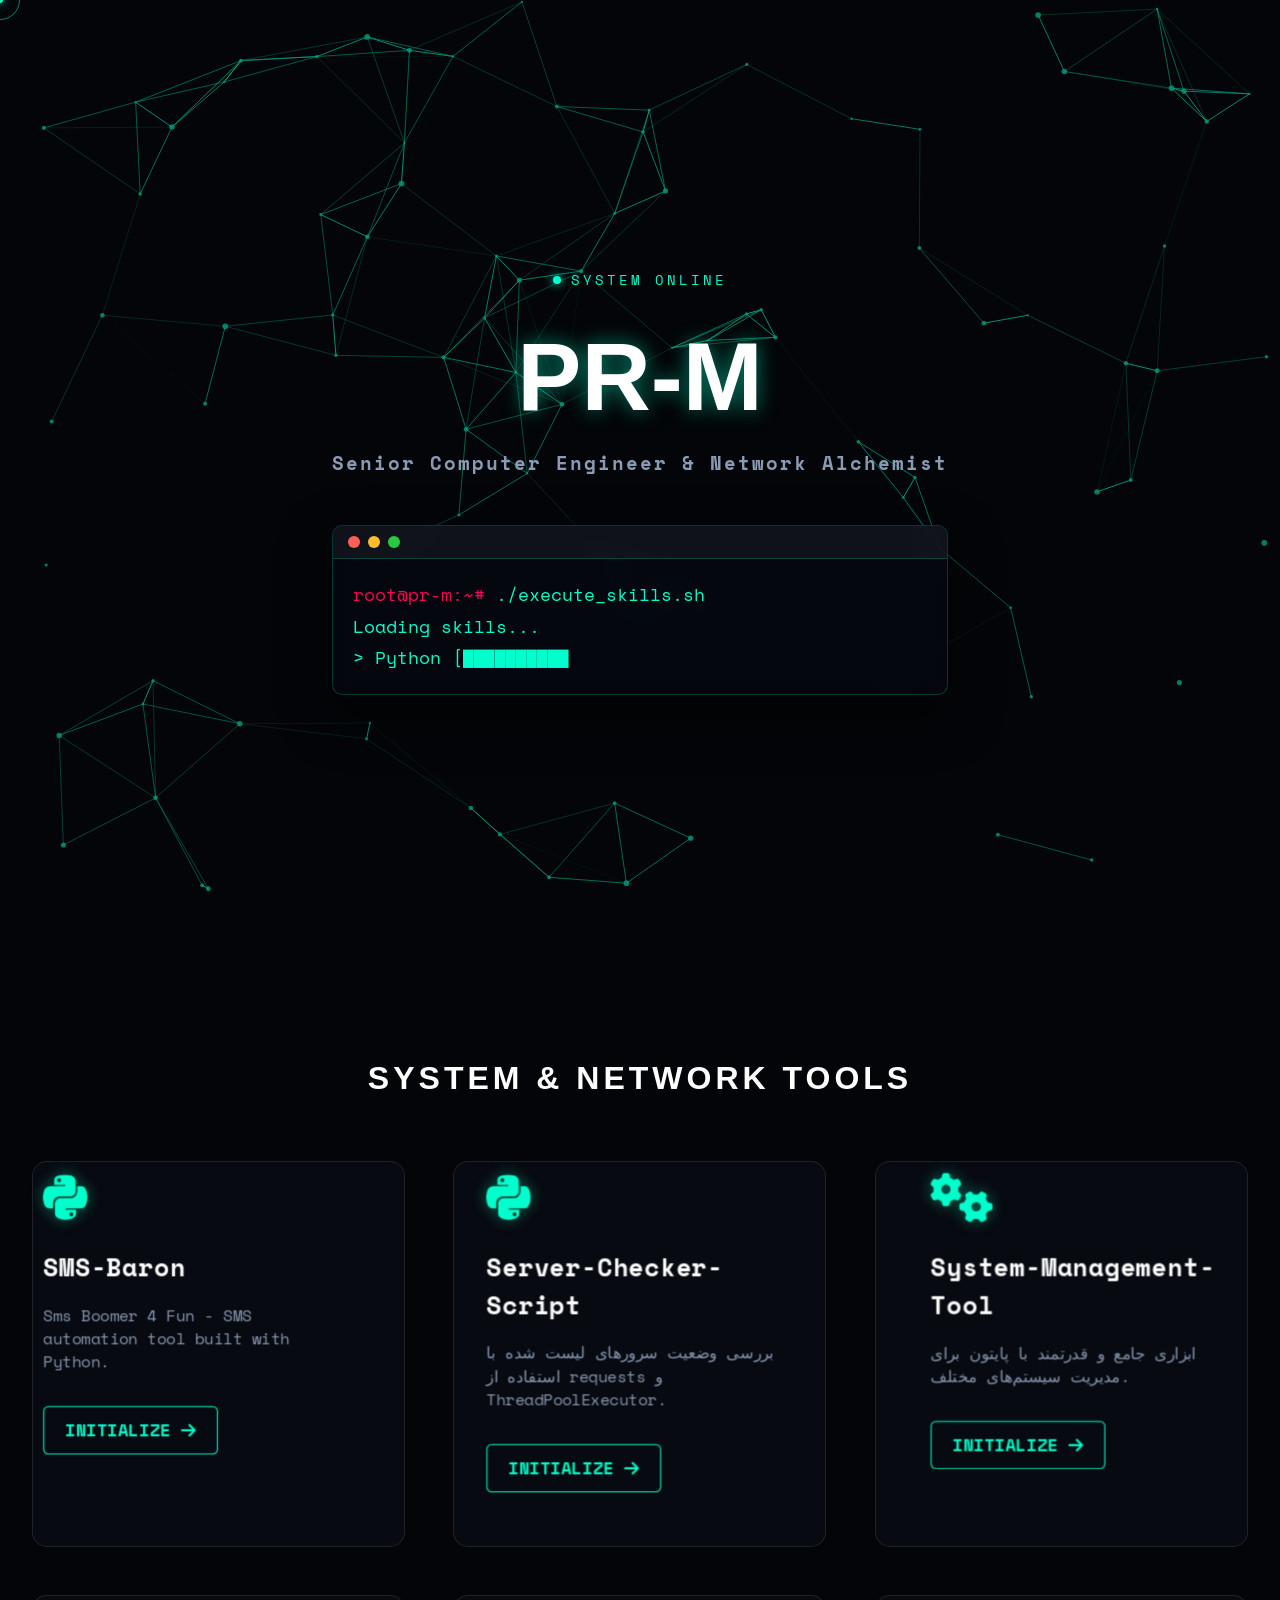
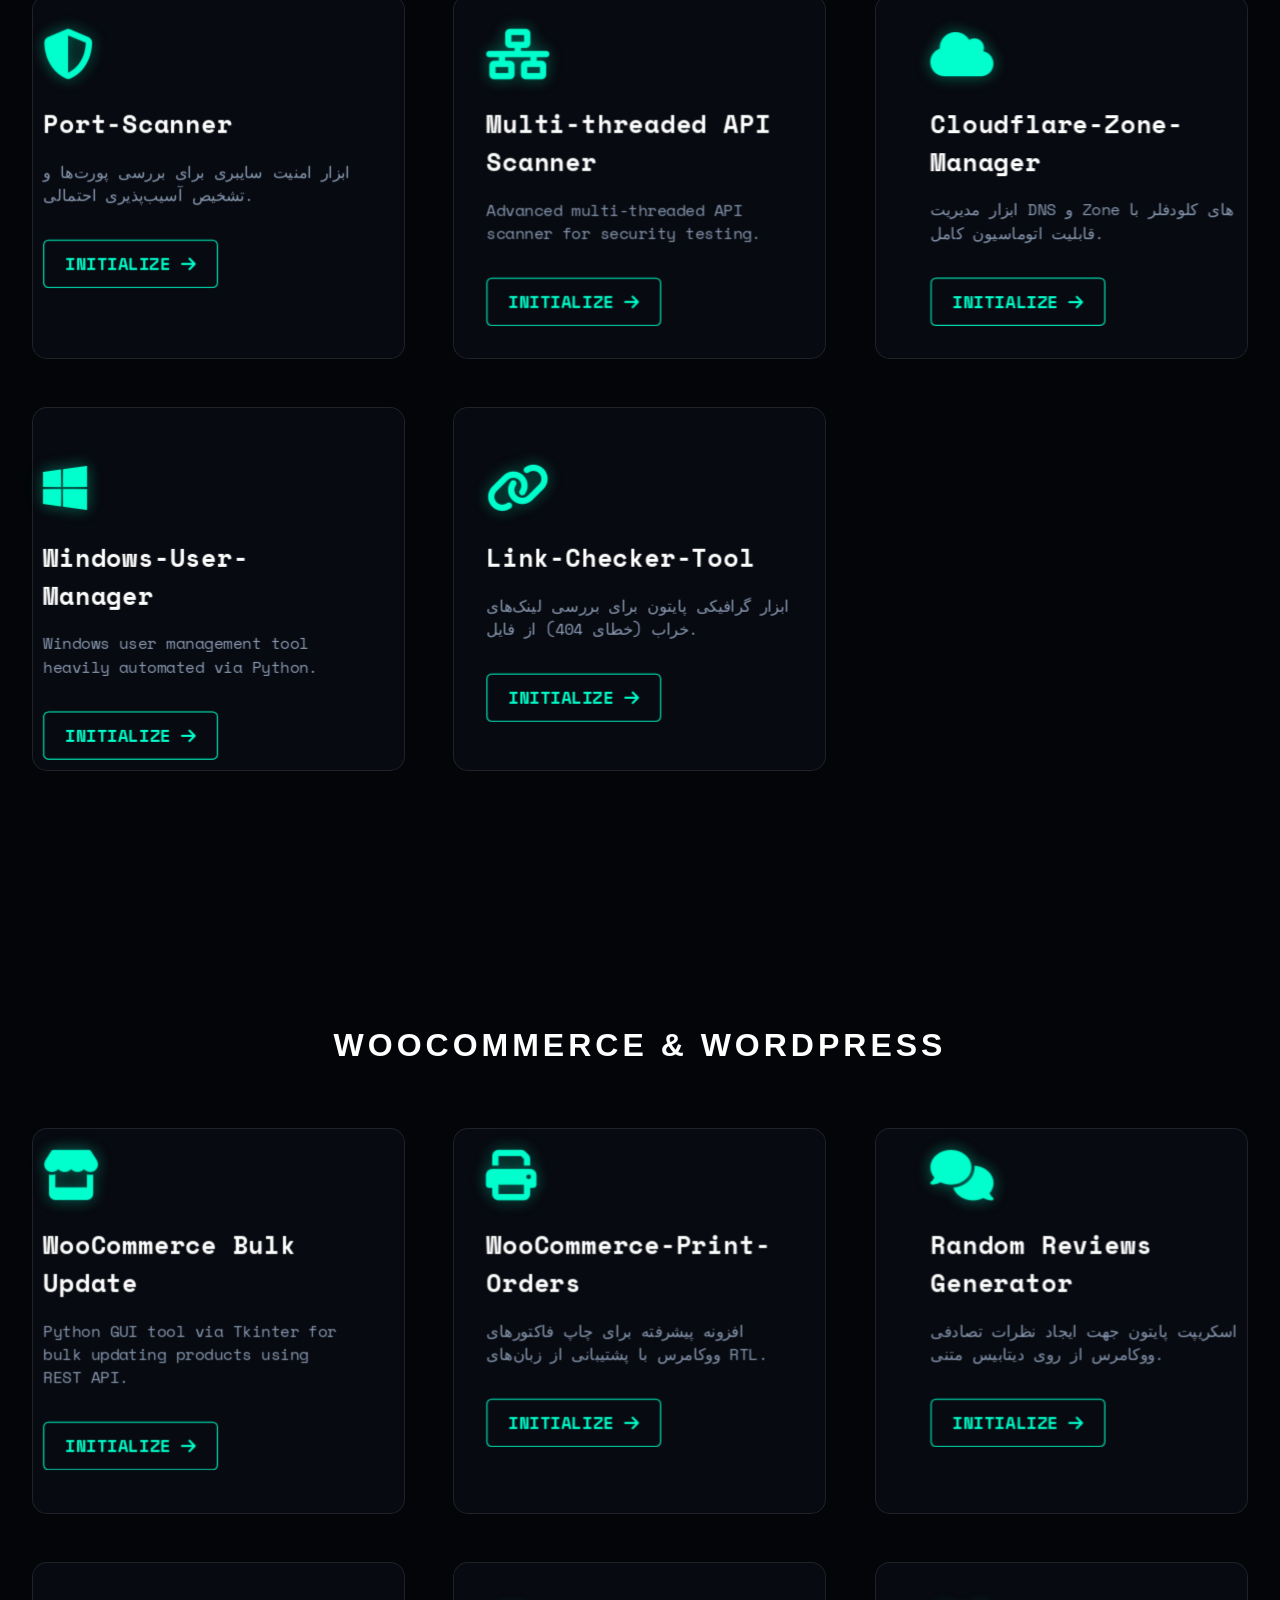
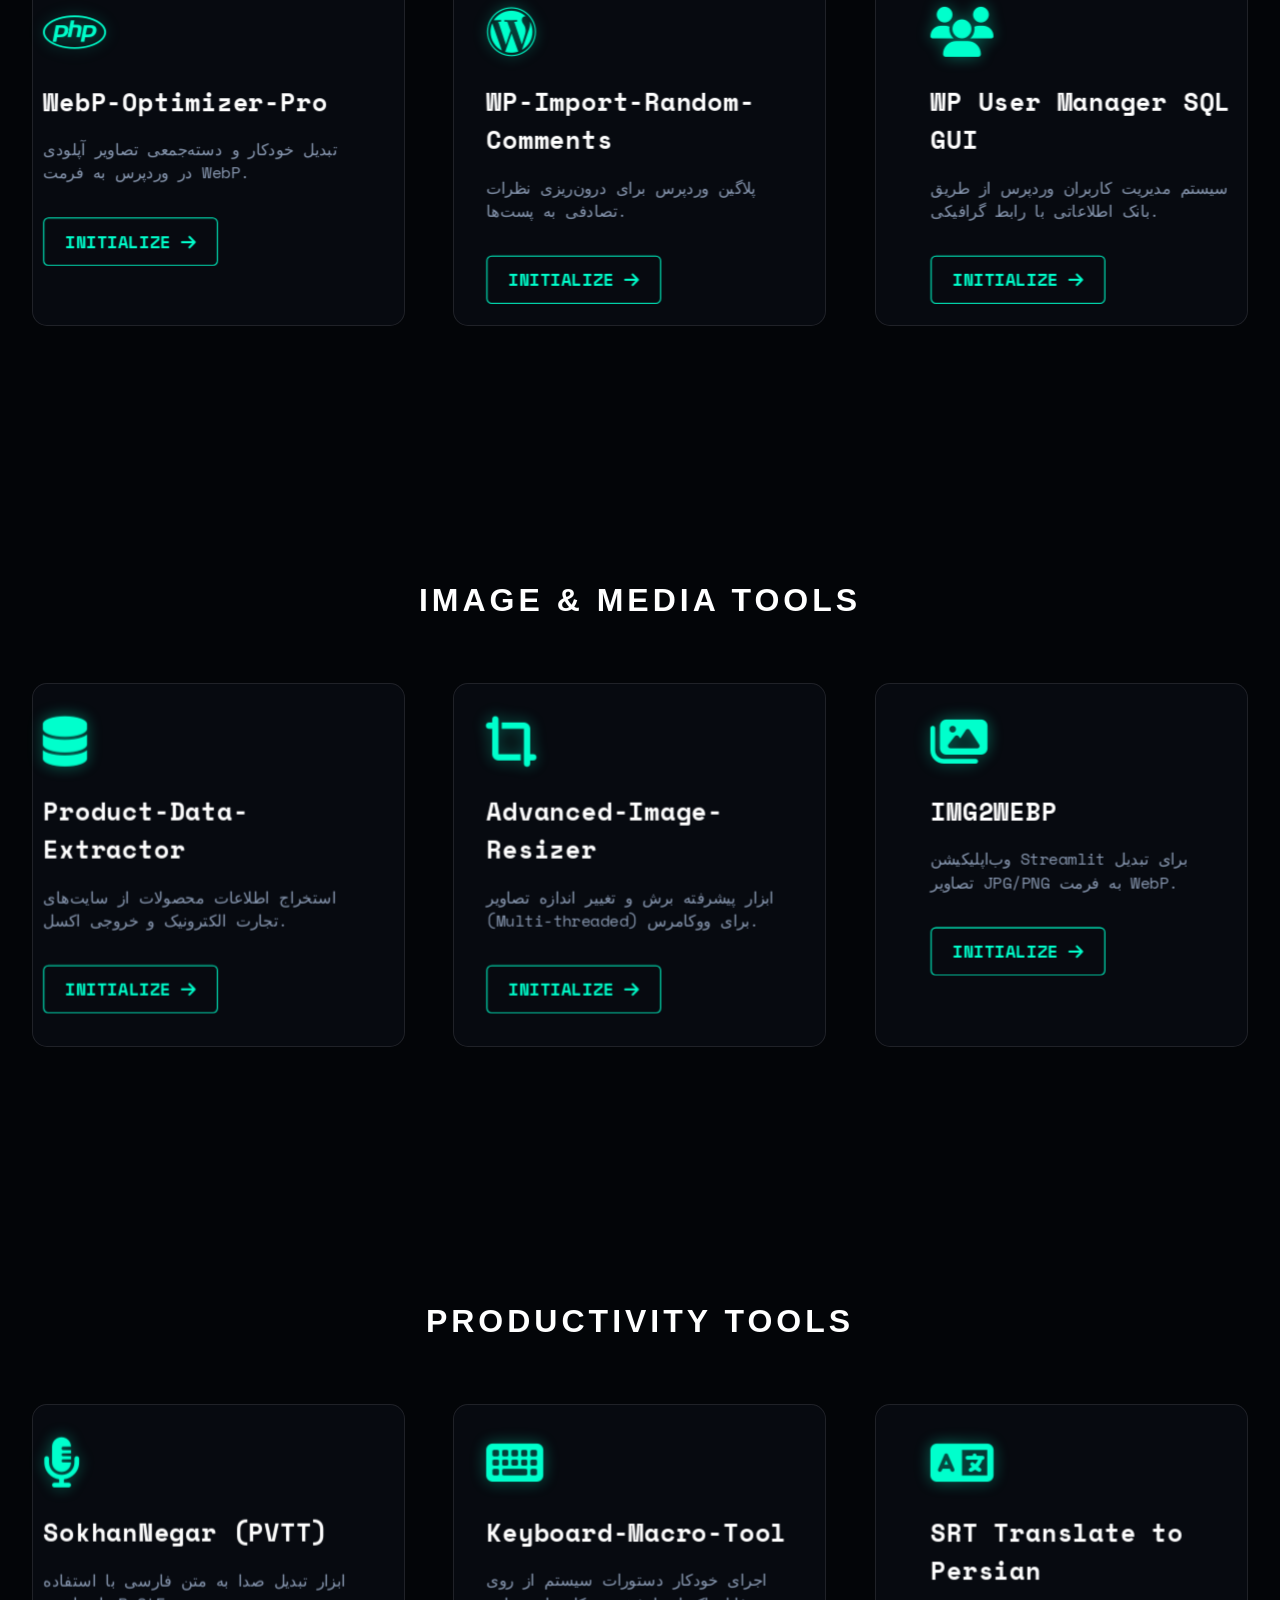
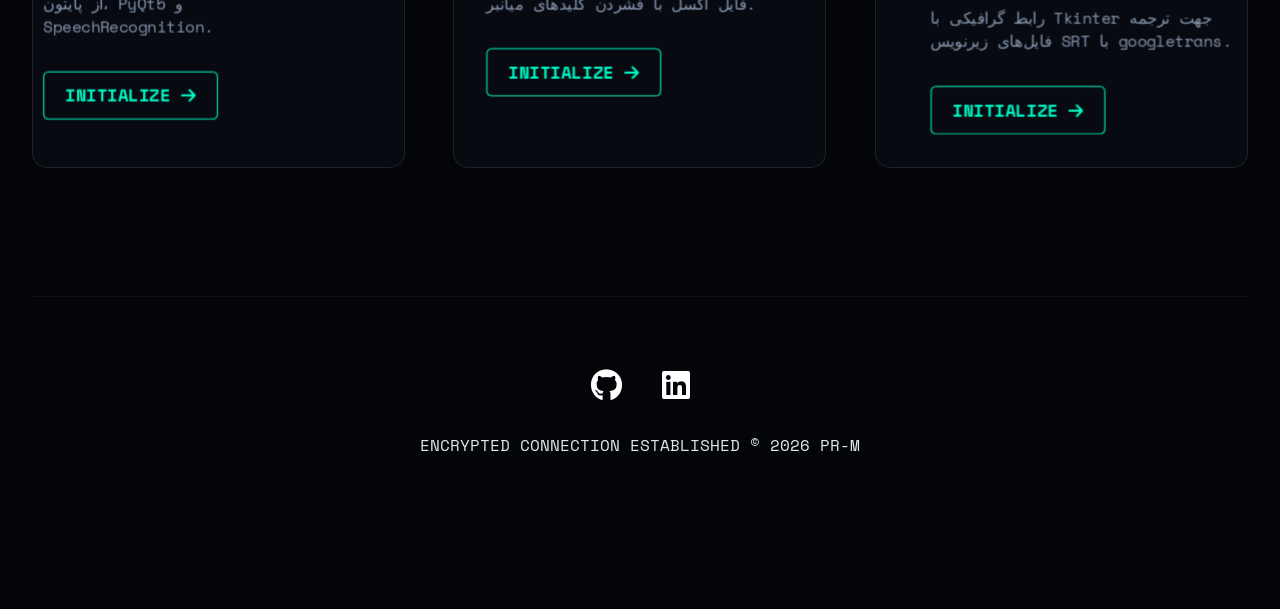
==== commit 2741c5bf: "feat: Enhance user interaction with custom cursor, 3D tilt effects, and terminal typewriter animatio" ====
--- a/index.html
+++ b/index.html
@@ -3,179 +3,272 @@
 <head>
     <meta charset="UTF-8">
     <meta name="viewport" content="width=device-width, initial-scale=1.0">
-    <title>Ali Mirshahi (PR-M) | Portfolio</title>
+    <title>PR-M | The Ultimate Engineer</title>
     <link href="https://cdnjs.cloudflare.com/ajax/libs/font-awesome/6.4.0/css/all.min.css" rel="stylesheet">
     <link rel="stylesheet" href="style.css">
 </head>
 <body>
 
-    <div class="bg-effects"></div>
-
-    <nav class="navbar">
-        <div class="nav-container">
-            <a href="#" class="logo">PR-M<span>.</span></a>
-            <ul class="nav-links">
-                <li><a href="#about">About</a></li>
-                <li><a href="#skills">Skills</a></li>
-                <li><a href="#projects">Repositories</a></li>
-                <li><a href="#contact">Contact</a></li>
-            </ul>
-        </div>
-    </nav>
-
-    <header class="hero">
-        <div class="hero-content">
-            <div class="glitch-wrapper">
-                <h1 class="glitch" data-text="Ali Mirshahi">Ali Mirshahi</h1>
-            </div>
-            <div class="terminal-text">
-                <span class="prompt">></span> <span id="typing-effect"></span>
-            </div>
-            <p class="hero-description">
-                Senior Computer Engineer specializing in advanced network infrastructures, cybersecurity automation, and robust backend development with Python.
-            </p>
-            <div class="hero-btns">
-                <a href="#projects" class="btn btn-primary">View Projects</a>
-                <a href="#contact" class="btn btn-secondary">Let's Connect</a>
-            </div>
-        </div>
-    </header>
-
-    <main class="container">
-
-        <section id="skills" class="reveal">
-            <h2 class="section-title">Core Expertise</h2>
-            <div class="skills-grid">
-                <div class="skill-card">
-                    <div class="card-icon"><i class="fas fa-network-wired"></i></div>
-                    <h3>Network & SysAdmin</h3>
-                    <ul>
-                        <li>Mikrotik, WAN/MAN/LAN</li>
-                        <li>Network Security & Firewalls</li>
-                        <li>VPS Management & Linux (Ubuntu)</li>
-                        <li>Radio Wireless Programming</li>
-                    </ul>
-                </div>
-                <div class="skill-card">
-                    <div class="card-icon"><i class="fab fa-python"></i></div>
-                    <h3>Development & Automation</h3>
-                    <ul>
-                        <li>Python Backend & Scripting</li>
-                        <li>Web Hosting & Cloudflare API</li>
-                        <li>Telegram Bots & Automation Tools</li>
-                        <li>MySQL / NoSQL Database Design</li>
-                    </ul>
-                </div>
-                <div class="skill-card">
-                    <div class="card-icon"><i class="fas fa-laptop-code"></i></div>
-                    <h3>Hardware & Tools</h3>
-                    <ul>
-                        <li>Hardware Architecture & Maintenance</li>
-                        <li>CCTV Integration & Mobile Repairs</li>
-                        <li>Docker, VirtualBox & XAMPP</li>
-                        <li>Bash Scripting & Git Workflow</li>
-                    </ul>
-                </div>
-            </div>
-        </section>
-
-        <section id="projects" class="reveal">
-            <h2 class="section-title">Featured Repositories</h2>
-            
-            <div class="repo-category">
-                <div class="category-header"><i class="fas fa-shield-alt"></i> System & Network Tools</div>
-                <div class="repo-grid">
-                    <div class="repo-card">
-                        <h3><a href="https://github.com/Scary-technologies/SMS-Baron" target="_blank">SMS-Baron</a></h3>
-                        <p class="repo-desc">SMS automation and load testing suite built fully with Python framework.</p>
-                        <div class="repo-tags">
-                            <span class="tag-tech"><i class="fab fa-python"></i> Python</span>
-                            <span class="tag-status">Active</span>
-                        </div>
-                    </div>
-                    <div class="repo-card">
-                        <h3><a href="https://github.com/Scary-technologies/Server-Checker-Script" target="_blank">Server-Checker-Script</a></h3>
-                        <p class="repo-desc">Multi-threaded HTTP status verifier with ThreadPoolExecutor for network management.</p>
-                        <div class="repo-tags">
-                            <span class="tag-tech"><i class="fab fa-python"></i> Python</span>
-                        </div>
-                    </div>
-                    <div class="repo-card">
-                        <h3><a href="https://github.com/Scary-technologies/Port-Scanner" target="_blank">Port-Scanner</a></h3>
-                        <p class="repo-desc">تست امنیت و اسکن پورت‌ها جهت شناسایی آسیب‌پذیری‌های فعال شبکه.</p>
-                        <div class="repo-tags">
-                            <span class="tag-tech"><i class="fab fa-python"></i> Python</span>
-                            <span class="tag-license">MIT</span>
-                        </div>
-                    </div>
-                    <div class="repo-card">
-                        <h3><a href="https://github.com/Scary-technologies/Cloudflare-Zone-Manager" target="_blank">Cloudflare-Zone-Manager</a></h3>
-                        <p class="repo-desc">ابزار اتوماسیون مدیریت DNS و زون‌های کلودفلر بر بستر API پایتون.</p>
-                        <div class="repo-tags">
-                            <span class="tag-tech"><i class="fab fa-python"></i> Python</span>
-                        </div>
-                    </div>
-                </div>
-            </div>
-
-            <div class="repo-category">
-                <div class="category-header"><i class="fab fa-wordpress"></i> WooCommerce & WordPress Solutions</div>
-                <div class="repo-grid">
-                    <div class="repo-card">
-                        <h3><a href="https://github.com/Scary-technologies/WooCommerce-Bulk-Product-Update-Tool" target="_blank">WooCommerce-Bulk-Update</a></h3>
-                        <p class="repo-desc">Python GUI tool for bulk operations via WooCommerce REST API using Tkinter interface.</p>
-                        <div class="repo-tags">
-                            <span class="tag-tech"><i class="fab fa-python"></i> Python</span>
-                        </div>
-                    </div>
-                    <div class="repo-card">
-                        <h3><a href="https://github.com/Scary-technologies/WebP-Optimizer-Pro" target="_blank">WebP-Optimizer-Pro</a></h3>
-                        <p class="repo-desc">افزونه پیشرفته وردپرس جهت فشرده‌سازی و تبدیل خودکار تصاویر به فرمت نسل جدید WebP.</p>
-                        <div class="repo-tags">
-                            <span class="tag-tech"><i class="fab fa-php"></i> PHP</span>
-                            <span class="tag-archived">Archived</span>
-                        </div>
-                    </div>
-                </div>
-            </div>
-
-            <div class="repo-category">
-                <div class="category-header"><i class="fas fa-bolt"></i> Productivity & Media Tools</div>
-                <div class="repo-grid">
-                    <div class="repo-card">
-                        <h3><a href="https://github.com/Scary-technologies/SokhanNegar" target="_blank">SokhanNegar (PVTT)</a></h3>
-                        <p class="repo-desc">سیستم هوشمند تبدیل گفتار به متن فارسی با استفاده از SpeechRecognition و PyQt5.</p>
-                        <div class="repo-tags">
-                            <span class="tag-tech"><i class="fab fa-python"></i> Python</span>
-                        </div>
-                    </div>
-                </div>
-            </div>
-        </section>
-
-        <section id="contact" class="reveal">
-            <h2 class="section-title">Get In Touch</h2>
-            <div class="contact-wrapper">
-                <p>Ready to build robust infrastructures or automate operations? Drop a line.</p>
-                <div class="social-grid">
-                    <a href="https://github.com/Scary-technologies" target="_blank" class="social-btn">
-                        <i class="fab fa-github"></i> GitHub
-                    </a>
-                    <a href="https://www.linkedin.com/in/ali-mirshahi-507948248" target="_blank" class="social-btn">
-                        <i class="fab fa-linkedin"></i> LinkedIn
-                    </a>
-                    <a href="mailto:ali.mirshahi@example.com" class="social-btn">
-                        <i class="fas fa-envelope"></i> Email
-                    </a>
-                </div>
-            </div>
-        </section>
-
+    <div class="cursor-dot" data-cursor></div>
+    <div class="cursor-outline" data-cursor></div>
+
+    <canvas id="network-canvas"></canvas>
+
+    <main class="wrapper">
+        <header class="hero">
+            <div class="hero-content text-glow">
+                <p class="sys-status"><span></span> SYSTEM ONLINE</p>
+                <h1 class="glitch-title" data-text="PR-M">PR-M</h1>
+                <h2 class="hero-role">Senior Computer Engineer & Network Alchemist</h2>
+                <div class="terminal-box">
+                    <div class="terminal-header">
+                        <span class="btn-close"></span>
+                        <span class="btn-min"></span>
+                        <span class="btn-max"></span>
+                    </div>
+                    <div class="terminal-body">
+                        <p><span class="prompt">root@pr-m:~#</span> ./execute_skills.sh</p>
+                        <p class="typewriter" id="typewriter-text"></p>
+                    </div>
+                </div>
+            </div>
+        </header>
+
+        <section class="section">
+            <h2 class="section-heading">SYSTEM & NETWORK TOOLS</h2>
+            <div class="grid-3d">
+                
+                <div class="card-3d tilt-element">
+                    <div class="card-content">
+                        <i class="fab fa-python card-icon"></i>
+                        <h3>SMS-Baron</h3>
+                        <p>Sms Boomer 4 Fun - SMS automation tool built with Python.</p>
+                        <a href="https://github.com/Scary-technologies/SMS-Baron" target="_blank" class="card-btn">INITIALIZE <i class="fas fa-arrow-right"></i></a>
+                    </div>
+                    <div class="glare"></div>
+                </div>
+
+                <div class="card-3d tilt-element">
+                    <div class="card-content">
+                        <i class="fab fa-python card-icon"></i>
+                        <h3>Server-Checker-Script</h3>
+                        <p>بررسی وضعیت سرورهای لیست شده با استفاده از requests و ThreadPoolExecutor.</p>
+                        <a href="https://github.com/Scary-technologies/Server-Checker-Script" target="_blank" class="card-btn">INITIALIZE <i class="fas fa-arrow-right"></i></a>
+                    </div>
+                    <div class="glare"></div>
+                </div>
+
+                <div class="card-3d tilt-element">
+                    <div class="card-content">
+                        <i class="fas fa-cogs card-icon"></i>
+                        <h3>System-Management-Tool</h3>
+                        <p>ابزاری جامع و قدرتمند با پایتون برای مدیریت سیستم‌های مختلف.</p>
+                        <a href="https://github.com/Scary-technologies/system-management-tool" target="_blank" class="card-btn">INITIALIZE <i class="fas fa-arrow-right"></i></a>
+                    </div>
+                    <div class="glare"></div>
+                </div>
+
+                <div class="card-3d tilt-element">
+                    <div class="card-content">
+                        <i class="fas fa-shield-alt card-icon"></i>
+                        <h3>Port-Scanner</h3>
+                        <p>ابزار امنیت سایبری برای بررسی پورت‌ها و تشخیص آسیب‌پذیری احتمالی.</p>
+                        <a href="https://github.com/Scary-technologies/Port-Scanner" target="_blank" class="card-btn">INITIALIZE <i class="fas fa-arrow-right"></i></a>
+                    </div>
+                    <div class="glare"></div>
+                </div>
+
+                <div class="card-3d tilt-element">
+                    <div class="card-content">
+                        <i class="fas fa-network-wired card-icon"></i>
+                        <h3>Multi-threaded API Scanner</h3>
+                        <p>Advanced multi-threaded API scanner for security testing.</p>
+                        <a href="https://github.com/Scary-technologies/Advanced-Multi-threaded-API-Scanner" target="_blank" class="card-btn">INITIALIZE <i class="fas fa-arrow-right"></i></a>
+                    </div>
+                    <div class="glare"></div>
+                </div>
+
+                <div class="card-3d tilt-element">
+                    <div class="card-content">
+                        <i class="fas fa-cloud card-icon"></i>
+                        <h3>Cloudflare-Zone-Manager</h3>
+                        <p>ابزار مدیریت DNS و Zone های کلودفلر با قابلیت اتوماسیون کامل.</p>
+                        <a href="https://github.com/Scary-technologies/Cloudflare-Zone-Manager" target="_blank" class="card-btn">INITIALIZE <i class="fas fa-arrow-right"></i></a>
+                    </div>
+                    <div class="glare"></div>
+                </div>
+
+                <div class="card-3d tilt-element">
+                    <div class="card-content">
+                        <i class="fab fa-windows card-icon"></i>
+                        <h3>Windows-User-Manager</h3>
+                        <p>Windows user management tool heavily automated via Python.</p>
+                        <a href="https://github.com/Scary-technologies/Microsoft-Windows-User-Manager" target="_blank" class="card-btn">INITIALIZE <i class="fas fa-arrow-right"></i></a>
+                    </div>
+                    <div class="glare"></div>
+                </div>
+
+                <div class="card-3d tilt-element">
+                    <div class="card-content">
+                        <i class="fas fa-link card-icon"></i>
+                        <h3>Link-Checker-Tool</h3>
+                        <p>ابزار گرافیکی پایتون برای بررسی لینک‌های خراب (خطای 404) از فایل.</p>
+                        <a href="https://github.com/Scary-technologies/Link-Checker-Tool" target="_blank" class="card-btn">INITIALIZE <i class="fas fa-arrow-right"></i></a>
+                    </div>
+                    <div class="glare"></div>
+                </div>
+            </div>
+        </section>
+
+        <section class="section">
+            <h2 class="section-heading">WOOCOMMERCE & WORDPRESS</h2>
+            <div class="grid-3d">
+                
+                <div class="card-3d tilt-element">
+                    <div class="card-content">
+                        <i class="fas fa-store card-icon"></i>
+                        <h3>WooCommerce Bulk Update</h3>
+                        <p>Python GUI tool via Tkinter for bulk updating products using REST API.</p>
+                        <a href="https://github.com/Scary-technologies/WooCommerce-Bulk-Product-Update-Tool" target="_blank" class="card-btn">INITIALIZE <i class="fas fa-arrow-right"></i></a>
+                    </div>
+                    <div class="glare"></div>
+                </div>
+
+                <div class="card-3d tilt-element">
+                    <div class="card-content">
+                        <i class="fas fa-print card-icon"></i>
+                        <h3>WooCommerce-Print-Orders</h3>
+                        <p>افزونه پیشرفته برای چاپ فاکتورهای ووکامرس با پشتیبانی از زبان‌های RTL.</p>
+                        <a href="https://github.com/Scary-technologies/WooCommerce-Print-Orders" target="_blank" class="card-btn">INITIALIZE <i class="fas fa-arrow-right"></i></a>
+                    </div>
+                    <div class="glare"></div>
+                </div>
+
+                <div class="card-3d tilt-element">
+                    <div class="card-content">
+                        <i class="fas fa-comments card-icon"></i>
+                        <h3>Random Reviews Generator</h3>
+                        <p>اسکریپت پایتون جهت ایجاد نظرات تصادفی ووکامرس از روی دیتابیس متنی.</p>
+                        <a href="https://github.com/Scary-technologies/WooCommerce-Random-Reviews-Generator" target="_blank" class="card-btn">INITIALIZE <i class="fas fa-arrow-right"></i></a>
+                    </div>
+                    <div class="glare"></div>
+                </div>
+
+                <div class="card-3d tilt-element">
+                    <div class="card-content">
+                        <i class="fab fa-php card-icon"></i>
+                        <h3>WebP-Optimizer-Pro</h3>
+                        <p>تبدیل خودکار و دسته‌جمعی تصاویر آپلودی در وردپرس به فرمت WebP.</p>
+                        <a href="https://github.com/Scary-technologies/WebP-Optimizer-Pro" target="_blank" class="card-btn">INITIALIZE <i class="fas fa-arrow-right"></i></a>
+                    </div>
+                    <div class="glare"></div>
+                </div>
+
+                <div class="card-3d tilt-element">
+                    <div class="card-content">
+                        <i class="fab fa-wordpress card-icon"></i>
+                        <h3>WP-Import-Random-Comments</h3>
+                        <p>پلاگین وردپرس برای درون‌ریزی نظرات تصادفی به پست‌ها.</p>
+                        <a href="https://github.com/Scary-technologies/Wp-Import-Random-Comments" target="_blank" class="card-btn">INITIALIZE <i class="fas fa-arrow-right"></i></a>
+                    </div>
+                    <div class="glare"></div>
+                </div>
+
+                <div class="card-3d tilt-element">
+                    <div class="card-content">
+                        <i class="fas fa-users card-icon"></i>
+                        <h3>WP User Manager SQL GUI</h3>
+                        <p>سیستم مدیریت کاربران وردپرس از طریق بانک اطلاعاتی با رابط گرافیکی.</p>
+                        <a href="https://github.com/Scary-technologies/WordPress_User_Manager_SQL_With_GUI" target="_blank" class="card-btn">INITIALIZE <i class="fas fa-arrow-right"></i></a>
+                    </div>
+                    <div class="glare"></div>
+                </div>
+
+            </div>
+        </section>
+
+        <section class="section">
+            <h2 class="section-heading">IMAGE & MEDIA TOOLS</h2>
+            <div class="grid-3d">
+
+                <div class="card-3d tilt-element">
+                    <div class="card-content">
+                        <i class="fas fa-database card-icon"></i>
+                        <h3>Product-Data-Extractor</h3>
+                        <p>استخراج اطلاعات محصولات از سایت‌های تجارت الکترونیک و خروجی اکسل.</p>
+                        <a href="https://github.com/Scary-technologies/Product-Data-Extractor" target="_blank" class="card-btn">INITIALIZE <i class="fas fa-arrow-right"></i></a>
+                    </div>
+                    <div class="glare"></div>
+                </div>
+
+                <div class="card-3d tilt-element">
+                    <div class="card-content">
+                        <i class="fas fa-crop-alt card-icon"></i>
+                        <h3>Advanced-Image-Resizer</h3>
+                        <p>ابزار پیشرفته برش و تغییر اندازه تصاویر (Multi-threaded) برای ووکامرس.</p>
+                        <a href="https://github.com/Scary-technologies/Advanced-Image-Resizer-WooCommerce-Thumbnail-Creator" target="_blank" class="card-btn">INITIALIZE <i class="fas fa-arrow-right"></i></a>
+                    </div>
+                    <div class="glare"></div>
+                </div>
+
+                <div class="card-3d tilt-element">
+                    <div class="card-content">
+                        <i class="fas fa-images card-icon"></i>
+                        <h3>IMG2WEBP</h3>
+                        <p>وب‌اپلیکیشن Streamlit برای تبدیل تصاویر JPG/PNG به فرمت WebP.</p>
+                        <a href="https://github.com/Scary-technologies/IMG2WEBP" target="_blank" class="card-btn">INITIALIZE <i class="fas fa-arrow-right"></i></a>
+                    </div>
+                    <div class="glare"></div>
+                </div>
+
+            </div>
+        </section>
+
+        <section class="section">
+            <h2 class="section-heading">PRODUCTIVITY TOOLS</h2>
+            <div class="grid-3d">
+
+                <div class="card-3d tilt-element">
+                    <div class="card-content">
+                        <i class="fas fa-microphone-alt card-icon"></i>
+                        <h3>SokhanNegar (PVTT)</h3>
+                        <p>ابزار تبدیل صدا به متن فارسی با استفاده از پایتون، PyQt5 و SpeechRecognition.</p>
+                        <a href="https://github.com/Scary-technologies/SokhanNegar" target="_blank" class="card-btn">INITIALIZE <i class="fas fa-arrow-right"></i></a>
+                    </div>
+                    <div class="glare"></div>
+                </div>
+
+                <div class="card-3d tilt-element">
+                    <div class="card-content">
+                        <i class="fas fa-keyboard card-icon"></i>
+                        <h3>Keyboard-Macro-Tool</h3>
+                        <p>اجرای خودکار دستورات سیستم از روی فایل اکسل با فشردن کلیدهای میانبر.</p>
+                        <a href="https://github.com/Scary-technologies/Keyboard-Macro-Tool" target="_blank" class="card-btn">INITIALIZE <i class="fas fa-arrow-right"></i></a>
+                    </div>
+                    <div class="glare"></div>
+                </div>
+
+                <div class="card-3d tilt-element">
+                    <div class="card-content">
+                        <i class="fas fa-language card-icon"></i>
+                        <h3>SRT Translate to Persian</h3>
+                        <p>رابط گرافیکی با Tkinter جهت ترجمه فایل‌های زیرنویس SRT با googletrans.</p>
+                        <a href="https://github.com/Scary-technologies/srt_translate_to_persian" target="_blank" class="card-btn">INITIALIZE <i class="fas fa-arrow-right"></i></a>
+                    </div>
+                    <div class="glare"></div>
+                </div>
+
+            </div>
+        </section>
+
+        <footer class="footer">
+            <div class="social-links">
+                <a href="https://github.com/Scary-technologies" target="_blank" class="hover-glow"><i class="fab fa-github"></i></a>
+                <a href="https://www.linkedin.com/in/ali-mirshahi-507948248" target="_blank" class="hover-glow"><i class="fab fa-linkedin"></i></a>
+            </div>
+            <p>ENCRYPTED CONNECTION ESTABLISHED &copy; 2026 PR-M</p>
+        </footer>
     </main>
-
-    <footer>
-        <p>&copy; 2026 Ali Mirshahi (PR-M). Engineered for performance.</p>
-    </footer>
 
     <script src="script.js"></script>
 </body>
--- a/style.css
+++ b/style.css
@@ -1,396 +1,286 @@
-/* Google Fonts */
-@import url('https://fonts.googleapis.com/css2?family=Fira+Code:wght@400;500&family=Poppins:wght@300;400;600;700&display=swap');
+@import url('https://fonts.googleapis.com/css2?family=Space+Mono:ital,wght@0,400;0,700;1,400&family=Syncopate:wght@400;700&display=swap');
 
 :root {
-    --bg-main: #060913;
-    --bg-surface: rgba(13, 20, 38, 0.6);
-    --border-color: rgba(0, 210, 255, 0.15);
-    --primary: #00d2ff;
-    --accent: #00f5d4;
-    --text-main: #f1f5f9;
-    --text-muted: #94a3b8;
-    --neon-glow: 0 0 15px rgba(0, 210, 255, 0.3);
+    --bg: #030508;
+    --primary: #00ffcc;
+    --secondary: #7000ff;
+    --text: #e0e6ed;
+    --surface: rgba(10, 14, 23, 0.6);
+    --glass-border: rgba(0, 255, 204, 0.2);
 }
 
 * {
     margin: 0;
     padding: 0;
     box-sizing: border-box;
-}
-
-html {
-    scroll-behavior: smooth;
+    cursor: none; /* Hides default cursor */
 }
 
 body {
-    background-color: var(--bg-main);
-    color: var(--text-main);
-    font-family: 'Poppins', sans-serif;
-    line-height: 1.6;
+    background-color: var(--bg);
+    color: var(--text);
+    font-family: 'Space Mono', monospace;
     overflow-x: hidden;
 }
 
-/* Background Particle Overlay */
-.bg-effects {
+/* Custom Cursor */
+.cursor-dot, .cursor-outline {
     position: fixed;
+    top: 0;
+    left: 0;
+    transform: translate(-50%, -50%);
+    border-radius: 50%;
+    z-index: 9999;
+    pointer-events: none;
+}
+
+.cursor-dot {
+    width: 6px;
+    height: 6px;
+    background-color: var(--primary);
+    box-shadow: 0 0 10px var(--primary);
+}
+
+.cursor-outline {
+    width: 40px;
+    height: 40px;
+    border: 1px solid rgba(0, 255, 204, 0.5);
+    transition: width 0.2s, height 0.2s, background-color 0.2s;
+}
+
+/* Canvas Background */
+#network-canvas {
+    position: fixed;
+    top: 0;
+    left: 0;
+    width: 100vw;
+    height: 100vh;
+    z-index: -1;
+    opacity: 0.6;
+}
+
+.wrapper {
+    position: relative;
+    z-index: 1;
+    max-width: 1300px;
+    margin: 0 auto;
+    padding: 2rem;
+}
+
+/* Hero Section */
+.hero {
+    min-height: 100vh;
+    display: flex;
+    flex-direction: column;
+    justify-content: center;
+    align-items: center;
+    text-align: center;
+}
+
+.sys-status {
+    color: var(--primary);
+    font-size: 0.9rem;
+    letter-spacing: 3px;
+    margin-bottom: 2rem;
+    display: flex;
+    align-items: center;
+    justify-content: center;
+    gap: 10px;
+}
+
+.sys-status span {
+    width: 8px;
+    height: 8px;
+    background: var(--primary);
+    border-radius: 50%;
+    box-shadow: 0 0 10px var(--primary);
+    animation: blink 1.5s infinite;
+}
+
+.glitch-title {
+    font-family: 'Syncopate', sans-serif;
+    font-size: 6rem;
+    font-weight: 700;
+    color: #fff;
+    text-transform: uppercase;
+    text-shadow: 0 0 20px rgba(0, 255, 204, 0.5);
+    margin-bottom: 1rem;
+    position: relative;
+}
+
+.hero-role {
+    font-size: 1.2rem;
+    color: #8b9bb4;
+    margin-bottom: 3rem;
+    letter-spacing: 2px;
+}
+
+/* Terminal Box */
+.terminal-box {
+    background: rgba(5, 8, 15, 0.8);
+    border: 1px solid var(--glass-border);
+    border-radius: 10px;
+    width: 100%;
+    max-width: 700px;
+    text-align: left;
+    backdrop-filter: blur(10px);
+    box-shadow: 0 20px 50px rgba(0,0,0,0.5);
+}
+
+.terminal-header {
+    background: rgba(255,255,255,0.05);
+    padding: 10px 15px;
+    border-bottom: 1px solid var(--glass-border);
+    border-top-left-radius: 10px;
+    border-top-right-radius: 10px;
+    display: flex;
+    gap: 8px;
+}
+
+.btn-close, .btn-min, .btn-max {
+    width: 12px;
+    height: 12px;
+    border-radius: 50%;
+}
+.btn-close { background: #ff5f56; }
+.btn-min { background: #ffbd2e; }
+.btn-max { background: #27c93f; }
+
+.terminal-body {
+    padding: 20px;
+    color: var(--primary);
+    font-size: 1.1rem;
+    line-height: 1.8;
+}
+
+.terminal-body .prompt {
+    color: #ff0055;
+}
+
+/* 3D Grid & Cards */
+.section {
+    padding: 8rem 0;
+}
+
+.section-heading {
+    font-family: 'Syncopate', sans-serif;
+    font-size: 2rem;
+    text-align: center;
+    margin-bottom: 4rem;
+    color: #fff;
+    letter-spacing: 4px;
+}
+
+.grid-3d {
+    display: grid;
+    grid-template-columns: repeat(auto-fit, minmax(300px, 1fr));
+    gap: 3rem;
+    perspective: 1000px; /* Crucial for 3D effect */
+}
+
+.card-3d {
+    background: var(--surface);
+    border: 1px solid rgba(255,255,255,0.1);
+    border-radius: 15px;
+    padding: 2.5rem;
+    position: relative;
+    transform-style: preserve-3d;
+    transition: transform 0.1s ease, box-shadow 0.1s ease;
+    will-change: transform;
+}
+
+.card-content {
+    transform: translateZ(50px); /* Pushes text outward */
+    pointer-events: none;
+}
+
+.card-icon {
+    font-size: 3rem;
+    color: var(--primary);
+    margin-bottom: 1.5rem;
+    text-shadow: 0 0 15px rgba(0, 255, 204, 0.4);
+}
+
+.card-3d h3 {
+    font-size: 1.5rem;
+    margin-bottom: 1rem;
+    color: #fff;
+}
+
+.card-3d p {
+    color: #8b9bb4;
+    font-size: 0.95rem;
+    margin-bottom: 2rem;
+}
+
+.card-btn {
+    display: inline-block;
+    padding: 10px 20px;
+    background: transparent;
+    border: 1px solid var(--primary);
+    color: var(--primary);
+    text-decoration: none;
+    font-weight: bold;
+    border-radius: 5px;
+    pointer-events: auto; /* Re-enable pointer for the button */
+    transition: all 0.3s;
+}
+
+.card-btn:hover {
+    background: var(--primary);
+    color: var(--bg);
+    box-shadow: 0 0 15px var(--primary);
+}
+
+/* 3D Glare Effect */
+.glare {
+    position: absolute;
     top: 0;
     left: 0;
     width: 100%;
     height: 100%;
-    background-image: 
-        radial-gradient(circle at 20% 30%, rgba(0, 210, 255, 0.05) 0%, transparent 40%),
-        radial-gradient(circle at 80% 70%, rgba(0, 245, 212, 0.05) 0%, transparent 40%);
-    z-index: -1;
+    border-radius: 15px;
+    background: radial-gradient(circle at 50% 50%, rgba(255,255,255,0.1) 0%, transparent 60%);
+    opacity: 0;
     pointer-events: none;
-}
-
-/* Navigation */
-.navbar {
-    position: fixed;
-    top: 0;
-    width: 100%;
-    background: rgba(6, 9, 19, 0.85);
-    backdrop-filter: blur(12px);
-    border-bottom: 1px solid var(--border-color);
-    z-index: 1000;
-}
-
-.nav-container {
-    max-width: 1200px;
-    margin: 0 auto;
-    padding: 1.2rem 2rem;
-    display: flex;
-    justify-content: space-between;
-    align-items: center;
-}
-
-.logo {
-    font-size: 1.6rem;
-    font-weight: 700;
-    color: #fff;
+    transition: opacity 0.3s;
+}
+
+.card-3d:hover .glare {
+    opacity: 1;
+}
+
+/* Footer */
+.footer {
+    text-align: center;
+    padding: 4rem 0 2rem 0;
+    border-top: 1px solid rgba(255,255,255,0.05);
+}
+
+.social-links {
+    margin-bottom: 1.5rem;
+}
+
+.social-links a {
+    color: #fff;
+    font-size: 2rem;
+    margin: 0 15px;
     text-decoration: none;
-    letter-spacing: 1px;
-}
-
-.logo span {
-    color: var(--primary);
-}
-
-.nav-links {
-    display: flex;
-    list-style: none;
-    gap: 2.5rem;
-}
-
-.nav-links a {
-    color: var(--text-muted);
-    text-decoration: none;
-    font-weight: 500;
     transition: color 0.3s, text-shadow 0.3s;
-}
-
-.nav-links a:hover {
-    color: var(--primary);
-    text-shadow: var(--neon-glow);
-}
-
-/* Hero Section */
-.hero {
-    min-height: 100vh;
-    display: flex;
-    align-items: center;
-    justify-content: center;
-    padding: 2rem;
-    text-align: center;
-    position: relative;
-}
-
-.hero-content {
-    max-width: 800px;
-}
-
-.glitch {
-    font-size: 4.5rem;
-    font-weight: 700;
-    color: #fff;
-    position: relative;
-    letter-spacing: 2px;
-    margin-bottom: 1rem;
-}
-
-.terminal-text {
-    font-family: 'Fira Code', monospace;
-    font-size: 1.4rem;
-    color: var(--accent);
-    margin-bottom: 2rem;
-}
-
-.terminal-text .prompt {
-    color: var(--primary);
-}
-
-.hero-description {
-    color: var(--text-muted);
-    font-size: 1.1rem;
-    margin-bottom: 3rem;
-    max-width: 650px;
-    margin-left: auto;
-    margin-right: auto;
-}
-
-/* Buttons */
-.hero-btns {
-    display: flex;
-    justify-content: center;
-    gap: 1.5rem;
-}
-
-.btn {
-    padding: 0.8rem 2rem;
-    border-radius: 6px;
-    font-weight: 600;
-    text-decoration: none;
-    transition: all 0.3s ease;
-}
-
-.btn-primary {
-    background: var(--primary);
-    color: var(--bg-main);
-    box-shadow: var(--neon-glow);
-}
-
-.btn-primary:hover {
-    background: #00b4db;
-    transform: translateY(-3px);
-}
-
-.btn-secondary {
-    border: 1px solid var(--border-color);
-    color: var(--text-main);
-}
-
-.btn-secondary:hover {
-    background: rgba(0, 210, 255, 0.1);
-    border-color: var(--primary);
-    transform: translateY(-3px);
-}
-
-/* Containers */
-.container {
-    max-width: 1200px;
-    margin: 0 auto;
-    padding: 2rem;
-}
-
-section {
-    padding: 6rem 0;
-}
-
-.section-title {
-    font-size: 2.5rem;
-    margin-bottom: 4rem;
-    position: relative;
-    display: inline-block;
-}
-
-.section-title::after {
-    content: '';
-    position: absolute;
-    bottom: -10px;
-    left: 0;
-    width: 50%;
-    height: 3px;
-    background: var(--accent);
-}
-
-/* Skills Layout */
-.skills-grid {
-    display: grid;
-    grid-template-columns: repeat(auto-fit, minmax(320px, 1fr));
-    gap: 2rem;
-}
-
-.skill-card {
-    background: var(--bg-surface);
-    border: 1px solid var(--border-color);
-    padding: 2.5rem;
-    border-radius: 12px;
-    backdrop-filter: blur(8px);
-    transition: transform 0.3s, border-color 0.3s, box-shadow 0.3s;
-}
-
-.skill-card:hover {
-    transform: translateY(-8px);
-    border-color: var(--primary);
-    box-shadow: 0 10px 30px rgba(0, 210, 255, 0.1);
-}
-
-.card-icon {
-    font-size: 2.5rem;
-    color: var(--primary);
-    margin-bottom: 1.5rem;
-}
-
-.skill-card h3 {
-    font-size: 1.4rem;
-    margin-bottom: 1rem;
-}
-
-.skill-card ul {
-    list-style: none;
-    color: var(--text-muted);
-}
-
-.skill-card ul li {
-    margin-bottom: 0.8rem;
-    position: relative;
-    padding-left: 1.5rem;
-}
-
-.skill-card ul li::before {
-    content: '→';
-    position: absolute;
-    left: 0;
-    color: var(--accent);
-}
-
-/* Repositories Custom Style */
-.repo-category {
-    margin-bottom: 4rem;
-}
-
-.category-header {
-    font-size: 1.4rem;
-    font-weight: 600;
-    margin-bottom: 1.8rem;
-    color: var(--accent);
-    display: flex;
-    align-items: center;
-    gap: 10px;
-}
-
-.repo-grid {
-    display: grid;
-    grid-template-columns: repeat(auto-fit, minmax(280px, 1fr));
-    gap: 1.5rem;
-}
-
-.repo-card {
-    background: rgba(13, 20, 38, 0.4);
-    border: 1px solid rgba(255,255,255,0.05);
-    padding: 1.8rem;
-    border-radius: 8px;
-    display: flex;
-    flex-direction: column;
-    justify-content: space-between;
-    transition: all 0.3s;
-}
-
-.repo-card:hover {
-    border-color: var(--border-color);
-    background: var(--bg-surface);
-    transform: scale(1.02);
-}
-
-.repo-card h3 a {
-    color: #fff;
-    text-decoration: none;
-    font-size: 1.15rem;
-    transition: color 0.3s;
-}
-
-.repo-card h3 a:hover {
-    color: var(--primary);
-}
-
-.repo-desc {
-    color: var(--text-muted);
-    font-size: 0.9rem;
-    margin: 1rem 0 1.5rem 0;
-}
-
-.repo-tags {
-    display: flex;
-    gap: 10px;
-    font-size: 0.8rem;
-    align-items: center;
-}
-
-.tag-tech {
-    color: var(--primary);
-}
-
-.tag-status, .tag-license, .tag-archived {
-    padding: 2px 8px;
-    border-radius: 4px;
-    font-size: 0.75rem;
-}
-
-.tag-status { background: rgba(0, 245, 212, 0.1); color: var(--accent); }
-.tag-license { background: rgba(255, 255, 255, 0.05); color: #fff; }
-.tag-archived { background: rgba(239, 68, 68, 0.1); color: #ef4444; }
-
-/* Contact Section */
-.contact-wrapper {
-    text-align: center;
-    background: var(--bg-surface);
-    border: 1px solid var(--border-color);
-    padding: 4rem 2rem;
-    border-radius: 16px;
-}
-
-.social-grid {
-    display: flex;
-    justify-content: center;
-    gap: 1.5rem;
-    margin-top: 2rem;
-    flex-wrap: wrap;
-}
-
-.social-btn {
-    display: flex;
-    align-items: center;
-    gap: 10px;
-    padding: 0.8rem 1.8rem;
-    background: rgba(255,255,255,0.03);
-    border: 1px solid var(--border-color);
-    border-radius: 8px;
-    color: #fff;
-    text-decoration: none;
-    font-weight: 500;
-    transition: all 0.3s;
-}
-
-.social-btn:hover {
-    background: var(--primary);
-    color: var(--bg-main);
-    box-shadow: var(--neon-glow);
-    transform: translateY(-3px);
-}
-
-/* Footer */
-footer {
-    text-align: center;
-    padding: 3rem 1rem;
-    border-top: 1px solid rgba(255,255,255,0.05);
-    color: var(--text-muted);
-    font-size: 0.9rem;
-}
-
-/* Fade-in Animation Classes */
-.reveal {
-    opacity: 0;
-    transform: translateY(40px);
-    transition: all 0.8s ease;
-}
-
-.reveal.active {
-    opacity: 1;
-    transform: translateY(0);
-}
-
-/* Responsive */
+    pointer-events: auto;
+}
+
+.hover-glow:hover {
+    color: var(--primary);
+    text-shadow: 0 0 15px var(--primary);
+}
+
+@keyframes blink {
+    0%, 100% { opacity: 1; }
+    50% { opacity: 0.3; }
+}
+
 @media (max-width: 768px) {
-    .glitch { font-size: 2.8rem; }
-    .nav-links { display: none; } /* Can be expanded into a mobile menu */
+    .glitch-title { font-size: 3rem; }
+    .terminal-body { font-size: 0.9rem; }
 }
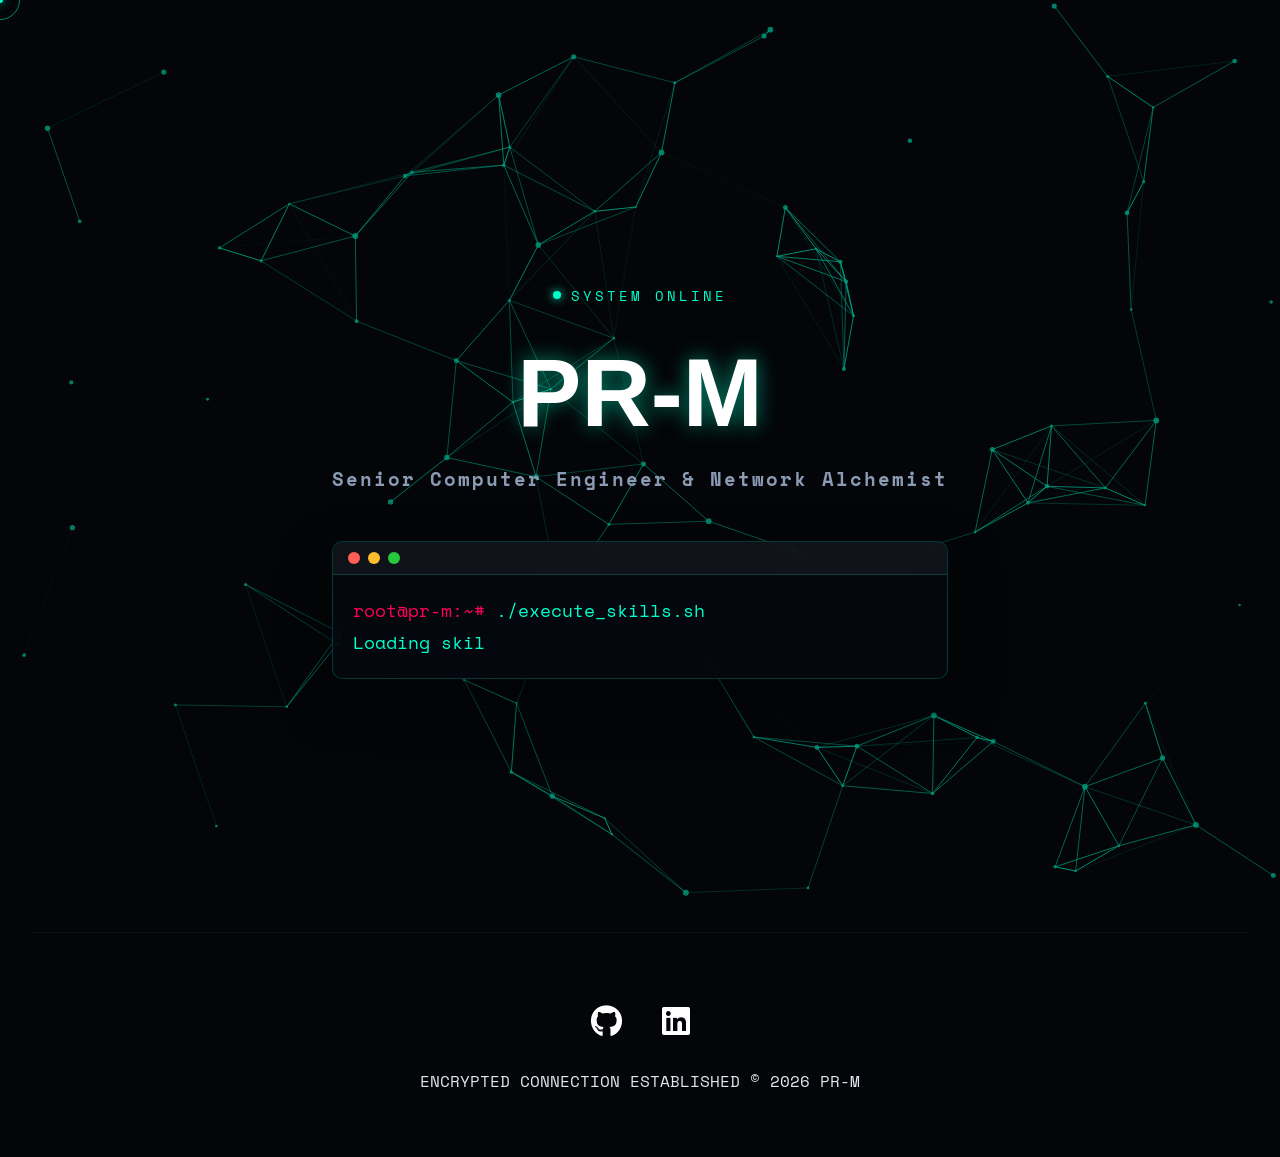
==== commit 019d8a8c: "V2" ====
--- a/index.html
+++ b/index.html
@@ -34,233 +34,7 @@
             </div>
         </header>
 
-        <section class="section">
-            <h2 class="section-heading">SYSTEM & NETWORK TOOLS</h2>
-            <div class="grid-3d">
-                
-                <div class="card-3d tilt-element">
-                    <div class="card-content">
-                        <i class="fab fa-python card-icon"></i>
-                        <h3>SMS-Baron</h3>
-                        <p>Sms Boomer 4 Fun - SMS automation tool built with Python.</p>
-                        <a href="https://github.com/Scary-technologies/SMS-Baron" target="_blank" class="card-btn">INITIALIZE <i class="fas fa-arrow-right"></i></a>
-                    </div>
-                    <div class="glare"></div>
-                </div>
-
-                <div class="card-3d tilt-element">
-                    <div class="card-content">
-                        <i class="fab fa-python card-icon"></i>
-                        <h3>Server-Checker-Script</h3>
-                        <p>بررسی وضعیت سرورهای لیست شده با استفاده از requests و ThreadPoolExecutor.</p>
-                        <a href="https://github.com/Scary-technologies/Server-Checker-Script" target="_blank" class="card-btn">INITIALIZE <i class="fas fa-arrow-right"></i></a>
-                    </div>
-                    <div class="glare"></div>
-                </div>
-
-                <div class="card-3d tilt-element">
-                    <div class="card-content">
-                        <i class="fas fa-cogs card-icon"></i>
-                        <h3>System-Management-Tool</h3>
-                        <p>ابزاری جامع و قدرتمند با پایتون برای مدیریت سیستم‌های مختلف.</p>
-                        <a href="https://github.com/Scary-technologies/system-management-tool" target="_blank" class="card-btn">INITIALIZE <i class="fas fa-arrow-right"></i></a>
-                    </div>
-                    <div class="glare"></div>
-                </div>
-
-                <div class="card-3d tilt-element">
-                    <div class="card-content">
-                        <i class="fas fa-shield-alt card-icon"></i>
-                        <h3>Port-Scanner</h3>
-                        <p>ابزار امنیت سایبری برای بررسی پورت‌ها و تشخیص آسیب‌پذیری احتمالی.</p>
-                        <a href="https://github.com/Scary-technologies/Port-Scanner" target="_blank" class="card-btn">INITIALIZE <i class="fas fa-arrow-right"></i></a>
-                    </div>
-                    <div class="glare"></div>
-                </div>
-
-                <div class="card-3d tilt-element">
-                    <div class="card-content">
-                        <i class="fas fa-network-wired card-icon"></i>
-                        <h3>Multi-threaded API Scanner</h3>
-                        <p>Advanced multi-threaded API scanner for security testing.</p>
-                        <a href="https://github.com/Scary-technologies/Advanced-Multi-threaded-API-Scanner" target="_blank" class="card-btn">INITIALIZE <i class="fas fa-arrow-right"></i></a>
-                    </div>
-                    <div class="glare"></div>
-                </div>
-
-                <div class="card-3d tilt-element">
-                    <div class="card-content">
-                        <i class="fas fa-cloud card-icon"></i>
-                        <h3>Cloudflare-Zone-Manager</h3>
-                        <p>ابزار مدیریت DNS و Zone های کلودفلر با قابلیت اتوماسیون کامل.</p>
-                        <a href="https://github.com/Scary-technologies/Cloudflare-Zone-Manager" target="_blank" class="card-btn">INITIALIZE <i class="fas fa-arrow-right"></i></a>
-                    </div>
-                    <div class="glare"></div>
-                </div>
-
-                <div class="card-3d tilt-element">
-                    <div class="card-content">
-                        <i class="fab fa-windows card-icon"></i>
-                        <h3>Windows-User-Manager</h3>
-                        <p>Windows user management tool heavily automated via Python.</p>
-                        <a href="https://github.com/Scary-technologies/Microsoft-Windows-User-Manager" target="_blank" class="card-btn">INITIALIZE <i class="fas fa-arrow-right"></i></a>
-                    </div>
-                    <div class="glare"></div>
-                </div>
-
-                <div class="card-3d tilt-element">
-                    <div class="card-content">
-                        <i class="fas fa-link card-icon"></i>
-                        <h3>Link-Checker-Tool</h3>
-                        <p>ابزار گرافیکی پایتون برای بررسی لینک‌های خراب (خطای 404) از فایل.</p>
-                        <a href="https://github.com/Scary-technologies/Link-Checker-Tool" target="_blank" class="card-btn">INITIALIZE <i class="fas fa-arrow-right"></i></a>
-                    </div>
-                    <div class="glare"></div>
-                </div>
-            </div>
-        </section>
-
-        <section class="section">
-            <h2 class="section-heading">WOOCOMMERCE & WORDPRESS</h2>
-            <div class="grid-3d">
-                
-                <div class="card-3d tilt-element">
-                    <div class="card-content">
-                        <i class="fas fa-store card-icon"></i>
-                        <h3>WooCommerce Bulk Update</h3>
-                        <p>Python GUI tool via Tkinter for bulk updating products using REST API.</p>
-                        <a href="https://github.com/Scary-technologies/WooCommerce-Bulk-Product-Update-Tool" target="_blank" class="card-btn">INITIALIZE <i class="fas fa-arrow-right"></i></a>
-                    </div>
-                    <div class="glare"></div>
-                </div>
-
-                <div class="card-3d tilt-element">
-                    <div class="card-content">
-                        <i class="fas fa-print card-icon"></i>
-                        <h3>WooCommerce-Print-Orders</h3>
-                        <p>افزونه پیشرفته برای چاپ فاکتورهای ووکامرس با پشتیبانی از زبان‌های RTL.</p>
-                        <a href="https://github.com/Scary-technologies/WooCommerce-Print-Orders" target="_blank" class="card-btn">INITIALIZE <i class="fas fa-arrow-right"></i></a>
-                    </div>
-                    <div class="glare"></div>
-                </div>
-
-                <div class="card-3d tilt-element">
-                    <div class="card-content">
-                        <i class="fas fa-comments card-icon"></i>
-                        <h3>Random Reviews Generator</h3>
-                        <p>اسکریپت پایتون جهت ایجاد نظرات تصادفی ووکامرس از روی دیتابیس متنی.</p>
-                        <a href="https://github.com/Scary-technologies/WooCommerce-Random-Reviews-Generator" target="_blank" class="card-btn">INITIALIZE <i class="fas fa-arrow-right"></i></a>
-                    </div>
-                    <div class="glare"></div>
-                </div>
-
-                <div class="card-3d tilt-element">
-                    <div class="card-content">
-                        <i class="fab fa-php card-icon"></i>
-                        <h3>WebP-Optimizer-Pro</h3>
-                        <p>تبدیل خودکار و دسته‌جمعی تصاویر آپلودی در وردپرس به فرمت WebP.</p>
-                        <a href="https://github.com/Scary-technologies/WebP-Optimizer-Pro" target="_blank" class="card-btn">INITIALIZE <i class="fas fa-arrow-right"></i></a>
-                    </div>
-                    <div class="glare"></div>
-                </div>
-
-                <div class="card-3d tilt-element">
-                    <div class="card-content">
-                        <i class="fab fa-wordpress card-icon"></i>
-                        <h3>WP-Import-Random-Comments</h3>
-                        <p>پلاگین وردپرس برای درون‌ریزی نظرات تصادفی به پست‌ها.</p>
-                        <a href="https://github.com/Scary-technologies/Wp-Import-Random-Comments" target="_blank" class="card-btn">INITIALIZE <i class="fas fa-arrow-right"></i></a>
-                    </div>
-                    <div class="glare"></div>
-                </div>
-
-                <div class="card-3d tilt-element">
-                    <div class="card-content">
-                        <i class="fas fa-users card-icon"></i>
-                        <h3>WP User Manager SQL GUI</h3>
-                        <p>سیستم مدیریت کاربران وردپرس از طریق بانک اطلاعاتی با رابط گرافیکی.</p>
-                        <a href="https://github.com/Scary-technologies/WordPress_User_Manager_SQL_With_GUI" target="_blank" class="card-btn">INITIALIZE <i class="fas fa-arrow-right"></i></a>
-                    </div>
-                    <div class="glare"></div>
-                </div>
-
-            </div>
-        </section>
-
-        <section class="section">
-            <h2 class="section-heading">IMAGE & MEDIA TOOLS</h2>
-            <div class="grid-3d">
-
-                <div class="card-3d tilt-element">
-                    <div class="card-content">
-                        <i class="fas fa-database card-icon"></i>
-                        <h3>Product-Data-Extractor</h3>
-                        <p>استخراج اطلاعات محصولات از سایت‌های تجارت الکترونیک و خروجی اکسل.</p>
-                        <a href="https://github.com/Scary-technologies/Product-Data-Extractor" target="_blank" class="card-btn">INITIALIZE <i class="fas fa-arrow-right"></i></a>
-                    </div>
-                    <div class="glare"></div>
-                </div>
-
-                <div class="card-3d tilt-element">
-                    <div class="card-content">
-                        <i class="fas fa-crop-alt card-icon"></i>
-                        <h3>Advanced-Image-Resizer</h3>
-                        <p>ابزار پیشرفته برش و تغییر اندازه تصاویر (Multi-threaded) برای ووکامرس.</p>
-                        <a href="https://github.com/Scary-technologies/Advanced-Image-Resizer-WooCommerce-Thumbnail-Creator" target="_blank" class="card-btn">INITIALIZE <i class="fas fa-arrow-right"></i></a>
-                    </div>
-                    <div class="glare"></div>
-                </div>
-
-                <div class="card-3d tilt-element">
-                    <div class="card-content">
-                        <i class="fas fa-images card-icon"></i>
-                        <h3>IMG2WEBP</h3>
-                        <p>وب‌اپلیکیشن Streamlit برای تبدیل تصاویر JPG/PNG به فرمت WebP.</p>
-                        <a href="https://github.com/Scary-technologies/IMG2WEBP" target="_blank" class="card-btn">INITIALIZE <i class="fas fa-arrow-right"></i></a>
-                    </div>
-                    <div class="glare"></div>
-                </div>
-
-            </div>
-        </section>
-
-        <section class="section">
-            <h2 class="section-heading">PRODUCTIVITY TOOLS</h2>
-            <div class="grid-3d">
-
-                <div class="card-3d tilt-element">
-                    <div class="card-content">
-                        <i class="fas fa-microphone-alt card-icon"></i>
-                        <h3>SokhanNegar (PVTT)</h3>
-                        <p>ابزار تبدیل صدا به متن فارسی با استفاده از پایتون، PyQt5 و SpeechRecognition.</p>
-                        <a href="https://github.com/Scary-technologies/SokhanNegar" target="_blank" class="card-btn">INITIALIZE <i class="fas fa-arrow-right"></i></a>
-                    </div>
-                    <div class="glare"></div>
-                </div>
-
-                <div class="card-3d tilt-element">
-                    <div class="card-content">
-                        <i class="fas fa-keyboard card-icon"></i>
-                        <h3>Keyboard-Macro-Tool</h3>
-                        <p>اجرای خودکار دستورات سیستم از روی فایل اکسل با فشردن کلیدهای میانبر.</p>
-                        <a href="https://github.com/Scary-technologies/Keyboard-Macro-Tool" target="_blank" class="card-btn">INITIALIZE <i class="fas fa-arrow-right"></i></a>
-                    </div>
-                    <div class="glare"></div>
-                </div>
-
-                <div class="card-3d tilt-element">
-                    <div class="card-content">
-                        <i class="fas fa-language card-icon"></i>
-                        <h3>SRT Translate to Persian</h3>
-                        <p>رابط گرافیکی با Tkinter جهت ترجمه فایل‌های زیرنویس SRT با googletrans.</p>
-                        <a href="https://github.com/Scary-technologies/srt_translate_to_persian" target="_blank" class="card-btn">INITIALIZE <i class="fas fa-arrow-right"></i></a>
-                    </div>
-                    <div class="glare"></div>
-                </div>
-
-            </div>
-        </section>
-
+        
         <footer class="footer">
             <div class="social-links">
                 <a href="https://github.com/Scary-technologies" target="_blank" class="hover-glow"><i class="fab fa-github"></i></a>
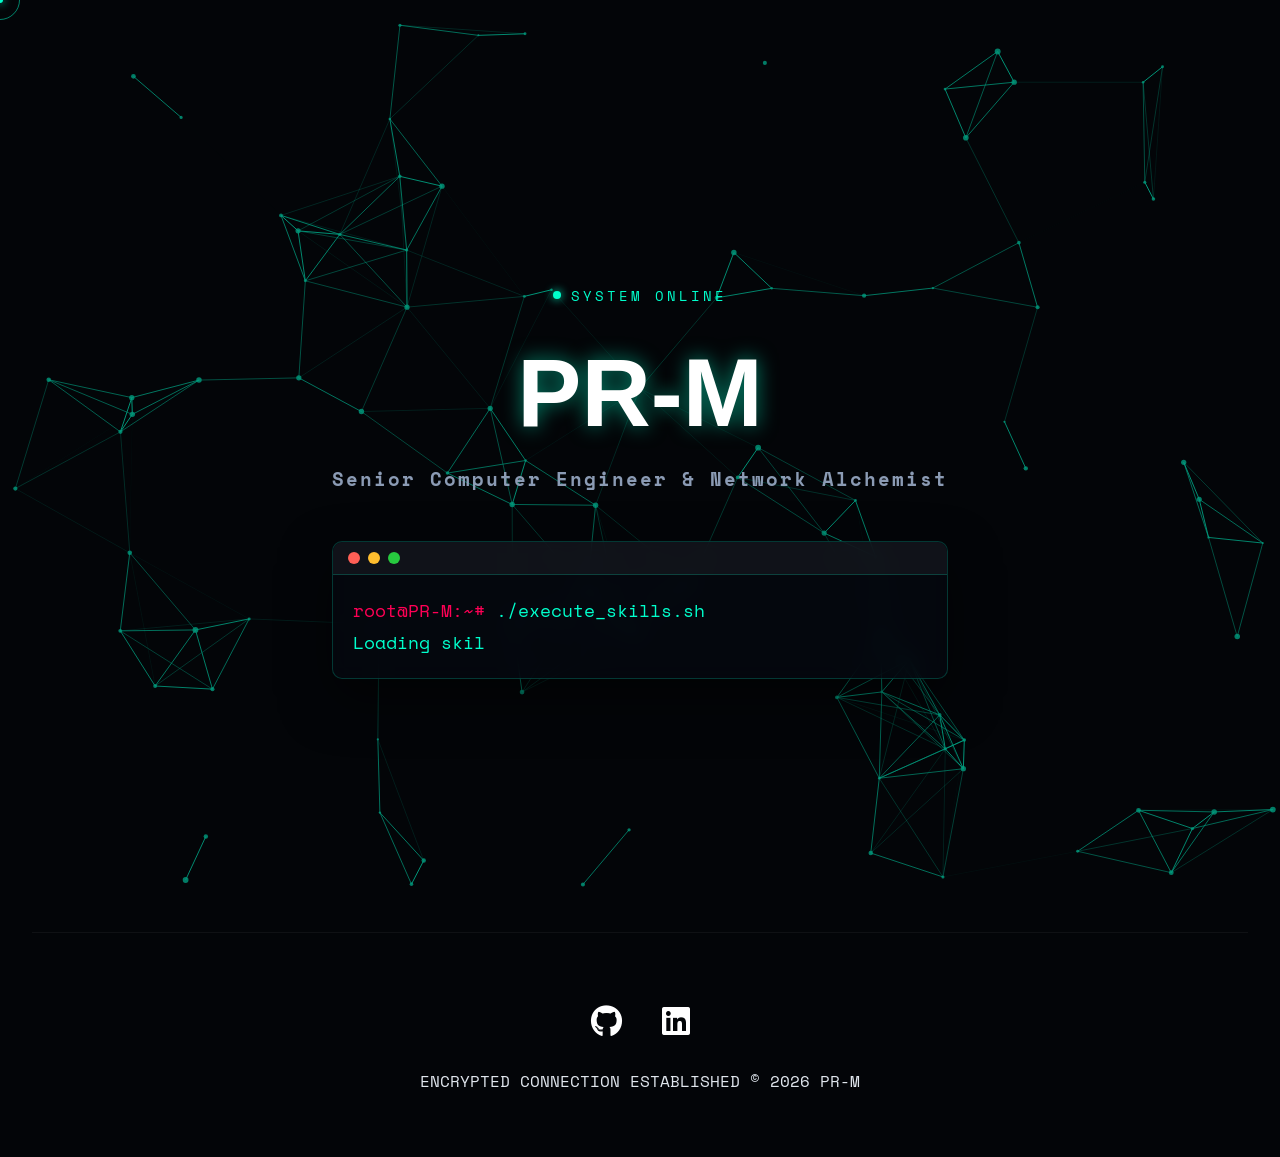
==== commit 205bd0bb: "-Edit Skills" ====
--- a/index.html
+++ b/index.html
@@ -27,7 +27,7 @@
                         <span class="btn-max"></span>
                     </div>
                     <div class="terminal-body">
-                        <p><span class="prompt">root@pr-m:~#</span> ./execute_skills.sh</p>
+                        <p><span class="prompt">root@PR-M:~#</span> ./execute_skills.sh</p>
                         <p class="typewriter" id="typewriter-text"></p>
                     </div>
                 </div>
